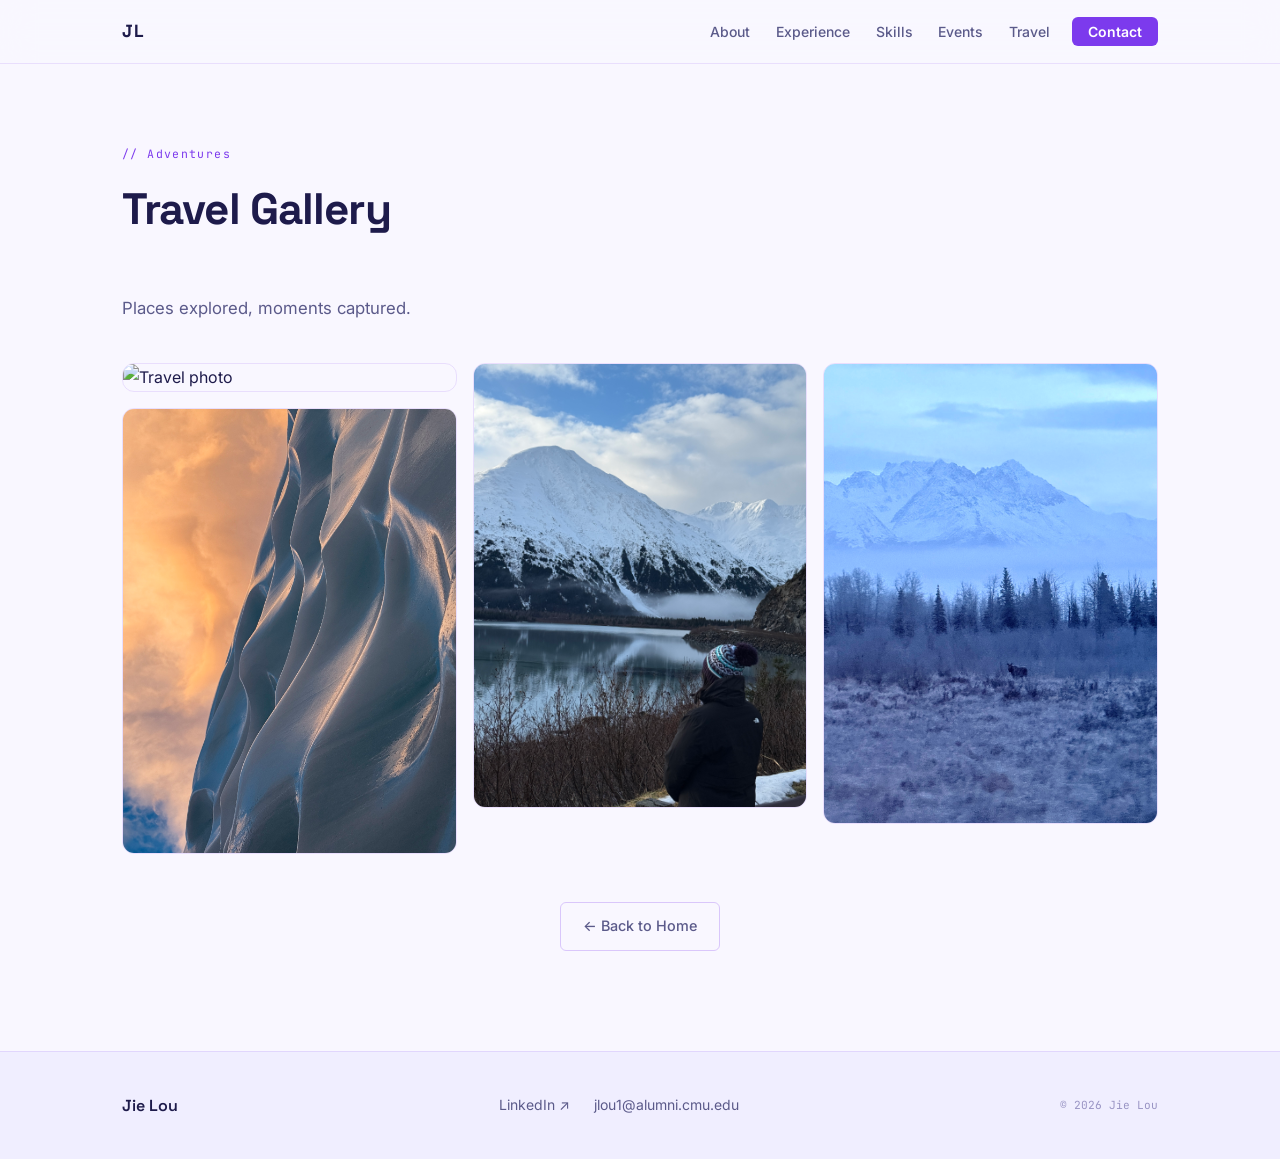
==== gallery.html @ b4c5852a "Initial commit — personal website Co-Authored-By: Claude Sonnet 4.6 <noreply@anthropic.com>" ====
<!DOCTYPE html>
<html lang="en">
<head>
  <meta charset="UTF-8">
  <meta name="viewport" content="width=device-width, initial-scale=1.0">
  <meta name="description" content="Travel Gallery — Jie Lou">
  <title>Travel Gallery — Jie Lou</title>

  <link rel="preconnect" href="https://fonts.googleapis.com">
  <link rel="preconnect" href="https://fonts.gstatic.com" crossorigin>
  <link href="https://fonts.googleapis.com/css2?family=Space+Grotesk:wght@300;400;500;600;700&family=Inter:wght@300;400;500;600&family=JetBrains+Mono:wght@400;500&display=swap" rel="stylesheet">
  <link rel="stylesheet" href="css/style.css">
</head>
<body>

  <!-- ═══ NAVIGATION ═══ -->
  <nav class="nav" id="nav">
    <div class="nav-inner">
      <a href="index.html" class="nav-logo">JL</a>
      <ul class="nav-links">
        <li><a href="index.html#about">About</a></li>
        <li><a href="index.html#experience">Experience</a></li>
        <li><a href="index.html#skills">Skills</a></li>
        <li><a href="index.html#events">Events</a></li>
        <li><a href="index.html#travel">Travel</a></li>
        <li><a href="mailto:jlou1@alumni.cmu.edu" class="nav-cta">Contact</a></li>
      </ul>
      <button class="nav-toggle" id="navToggle" aria-label="Toggle menu">
        <span></span><span></span><span></span>
      </button>
    </div>
  </nav>

  <!-- ═══ GALLERY ═══ -->
  <main class="gallery-page section">
    <div class="container">
      <div class="section-header reveal">
        <span class="section-label">// Adventures</span>
        <h1 class="section-title">Travel Gallery</h1>
      </div>
      <p class="section-desc reveal">Places explored, moments captured.</p>

      <div class="gallery-grid reveal">
        <div class="gallery-item">
          <img src="photos/travelling/DSC09786.jpg" alt="Travel photo" loading="lazy">
        </div>
        <div class="gallery-item">
          <img src="photos/travelling/IMG_9056.jpg" alt="Travel photo" loading="lazy">
        </div>
        <div class="gallery-item">
          <img src="photos/travelling/IMG_9424.JPG" alt="Travel photo" loading="lazy">
        </div>
        <div class="gallery-item">
          <img src="photos/travelling/IMG_9639.jpg" alt="Travel photo" loading="lazy">
        </div>
      </div>

      <!-- Add more photos above as you travel — just copy a .gallery-item block -->

      <div style="text-align:center; margin-top:3rem">
        <a href="index.html" class="btn btn-ghost">← Back to Home</a>
      </div>
    </div>
  </main>

  <!-- ═══ LIGHTBOX ═══ -->
  <div class="lightbox" id="lightbox">
    <button class="lightbox-close" id="lightboxClose" aria-label="Close">&#x2715;</button>
    <img id="lightboxImg" src="" alt="">
  </div>

  <!-- ═══ FOOTER ═══ -->
  <footer class="footer">
    <div class="container">
      <div class="footer-inner">
        <div class="footer-name">Jie Lou</div>
        <div class="footer-links">
          <a href="https://www.linkedin.com/in/jielou" target="_blank" rel="noopener">LinkedIn ↗</a>
          <a href="mailto:jlou1@alumni.cmu.edu">jlou1@alumni.cmu.edu</a>
        </div>
        <div class="footer-copy">&copy; 2026 Jie Lou</div>
      </div>
    </div>
  </footer>

  <script src="js/main.js"></script>
</body>
</html>
---- css/style.css ----
/* ============================================
   VARIABLES & RESET
   ============================================ */
:root {
  /* Backgrounds — lavender world */
  --bg-primary:   #F9F7FF;
  --bg-surface:   #F0EEFF;
  --bg-elevated:  #E8E0FF;
  --border:       rgba(124, 58, 237, 0.13);
  --border-accent:rgba(124, 58, 237, 0.28);

  /* Accents — violet primary, emerald secondary */
  --cyan:         #7C3AED;            /* primary accent  */
  --violet:       #059669;            /* secondary accent */
  --cyan-glow:    rgba(124, 58, 237, 0.1);
  --violet-glow:  rgba(5, 150, 105,  0.1);

  /* Text */
  --text-primary:   #1E1B4B;
  --text-secondary: #5B5A8A;
  --text-muted:     #9994C4;

  /* Status */
  --green:    #059669;
  --green-bg: rgba(5, 150, 105, 0.1);

  --font-display: 'Space Grotesk', sans-serif;
  --font-body:    'Inter', sans-serif;
  --font-mono:    'JetBrains Mono', monospace;

  --radius:    12px;
  --radius-sm: 6px;
  --transition: 0.22s ease;
  --nav-height: 64px;
}

*, *::before, *::after { box-sizing: border-box; margin: 0; padding: 0; }

html {
  scroll-behavior: smooth;
  scroll-padding-top: var(--nav-height);
}

body {
  background: var(--bg-primary);
  color: var(--text-primary);
  font-family: var(--font-body);
  font-size: 16px;
  line-height: 1.7;
  -webkit-font-smoothing: antialiased;
}

img { max-width: 100%; display: block; }
ul  { list-style: none; }

a {
  color: var(--cyan);
  text-decoration: none;
  transition: color var(--transition);
}
a:hover { color: #6D28D9; }

strong { font-weight: 600; color: var(--text-primary); }

/* ============================================
   LAYOUT
   ============================================ */
.container {
  max-width: 1100px;
  margin: 0 auto;
  padding: 0 2rem;
}

.section     { padding: 100px 0; }
.section-alt { background: var(--bg-surface); position: relative; }

.section-alt::before,
.section-alt::after {
  content: '';
  position: absolute;
  left: 0; right: 0;
  height: 1px;
  background: linear-gradient(90deg, transparent, var(--border-accent), transparent);
}
.section-alt::before { top: 0; }
.section-alt::after  { bottom: 0; }

/* ============================================
   TYPOGRAPHY COMPONENTS
   ============================================ */
.section-header { margin-bottom: 3rem; }

.section-label {
  font-family: var(--font-mono);
  font-size: 0.72rem;
  color: var(--cyan);
  letter-spacing: 0.12em;
  display: block;
  margin-bottom: 0.5rem;
}

.section-title {
  font-family: var(--font-display);
  font-size: clamp(2rem, 4vw, 2.75rem);
  font-weight: 700;
  letter-spacing: -0.02em;
  color: var(--text-primary);
}

.section-desc {
  color: var(--text-secondary);
  font-size: 1.05rem;
  max-width: 600px;
  margin-bottom: 2.5rem;
}

/* ============================================
   BUTTONS
   ============================================ */
.btn {
  display: inline-flex;
  align-items: center;
  gap: 0.5rem;
  padding: 0.7rem 1.4rem;
  border-radius: var(--radius-sm);
  font-family: var(--font-body);
  font-size: 0.9rem;
  font-weight: 500;
  cursor: pointer;
  transition: all var(--transition);
  text-decoration: none;
  border: none;
}

.btn-primary {
  background: var(--cyan);
  color: #FFFFFF;
  font-weight: 600;
}
.btn-primary:hover {
  background: #6D28D9;
  color: #FFFFFF;
  box-shadow: 0 0 24px rgba(124, 58, 237, 0.35);
  transform: translateY(-2px);
}

.btn-ghost {
  background: transparent;
  color: var(--text-secondary);
  border: 1px solid rgba(124, 58, 237, 0.25);
}
.btn-ghost:hover {
  border-color: var(--cyan);
  color: var(--cyan);
  transform: translateY(-2px);
  background: var(--cyan-glow);
}

/* ============================================
   BADGES
   ============================================ */
.badge {
  display: inline-flex;
  align-items: center;
  padding: 0.2rem 0.55rem;
  border-radius: 4px;
  font-family: var(--font-mono);
  font-size: 0.68rem;
  font-weight: 500;
  letter-spacing: 0.06em;
  text-transform: uppercase;
}
.badge-green  { background: var(--green-bg); color: #047857; border: 1px solid rgba(5,150,105,0.3); }
.badge-cyan   { background: var(--cyan-glow); color: #6D28D9; border: 1px solid rgba(124,58,237,0.3); }
.badge-violet { background: var(--violet-glow); color: #047857; border: 1px solid rgba(5,150,105,0.35); }

.badge-inline {
  display: inline-flex;
  padding: 0.12rem 0.4rem;
  border-radius: 3px;
  font-family: var(--font-mono);
  font-size: 0.62rem;
  background: var(--cyan-glow);
  color: var(--cyan);
  border: 1px solid rgba(124,58,237,0.2);
  vertical-align: middle;
  margin-left: 0.4rem;
}

/* ============================================
   NAVIGATION
   ============================================ */
.nav {
  position: fixed;
  top: 0; left: 0; right: 0;
  z-index: 100;
  height: var(--nav-height);
  background: rgba(249, 247, 255, 0.88);
  backdrop-filter: blur(16px);
  -webkit-backdrop-filter: blur(16px);
  border-bottom: 1px solid var(--border);
  transition: border-color var(--transition), box-shadow var(--transition);
}
.nav.scrolled {
  border-bottom-color: rgba(124, 58, 237, 0.22);
  box-shadow: 0 4px 20px rgba(124, 58, 237, 0.07);
}

.nav-inner {
  max-width: 1100px;
  margin: 0 auto;
  padding: 0 2rem;
  height: 100%;
  display: flex;
  align-items: center;
  justify-content: space-between;
}

.nav-logo {
  font-family: var(--font-display);
  font-size: 1.1rem;
  font-weight: 700;
  color: var(--text-primary);
  letter-spacing: 0.04em;
  text-decoration: none;
  display: inline-flex;
  align-items: center;
}
.nav-logo:hover { color: var(--cyan); }

.logo-full {
  display: inline-block;
  max-width: 120px;
  opacity: 1;
  overflow: hidden;
  white-space: nowrap;
  transition: max-width 0.35s ease, opacity 0.25s ease;
}
.logo-short {
  display: inline-block;
  max-width: 0;
  opacity: 0;
  overflow: hidden;
  white-space: nowrap;
  transition: max-width 0.35s ease, opacity 0.25s ease;
}
.nav.scrolled .logo-full  { max-width: 0;   opacity: 0; }
.nav.scrolled .logo-short { max-width: 30px; opacity: 1; }

.nav-links {
  display: flex;
  align-items: center;
  gap: 0.2rem;
}

.nav-links a {
  color: var(--text-secondary);
  font-size: 0.875rem;
  font-weight: 500;
  padding: 0.4rem 0.7rem;
  border-radius: var(--radius-sm);
  transition: all var(--transition);
  text-decoration: none;
  position: relative;
}
.nav-links a:not(.nav-cta):hover {
  color: var(--text-primary);
  background: rgba(124, 58, 237, 0.07);
}
.nav-links a::after {
  content: '';
  position: absolute;
  bottom: 2px; left: 50%;
  transform: translateX(-50%) scaleX(0);
  width: 16px; height: 1px;
  background: var(--cyan);
  transition: transform var(--transition);
}
.nav-links a:not(.nav-cta):hover::after { transform: translateX(-50%) scaleX(1); }

.nav-cta {
  background: var(--cyan) !important;
  color: #FFFFFF !important;
  font-weight: 600 !important;
  padding: 0.4rem 1rem !important;
  margin-left: 0.5rem;
}
.nav-cta:hover {
  background: #6D28D9 !important;
  box-shadow: 0 0 16px rgba(124, 58, 237, 0.3) !important;
  color: #FFFFFF !important;
}
.nav-cta::after { display: none !important; }

.nav-toggle {
  display: none;
  flex-direction: column;
  justify-content: center;
  gap: 5px;
  width: 32px; height: 32px;
  background: none;
  border: none;
  cursor: pointer;
  padding: 0;
}
.nav-toggle span {
  display: block;
  width: 100%; height: 2px;
  background: var(--text-secondary);
  border-radius: 2px;
  transition: all var(--transition);
}

/* ============================================
   HERO
   ============================================ */
.hero {
  min-height: 100vh;
  display: flex;
  flex-direction: column;
  justify-content: center;
  position: relative;
  overflow: hidden;
  padding-top: var(--nav-height);
}

.hero-bg {
  position: absolute;
  inset: 0;
  background-image:
    radial-gradient(ellipse 80% 50% at 15% 40%, rgba(124, 58, 237, 0.08) 0%, transparent 60%),
    radial-gradient(ellipse 60% 40% at 85% 65%, rgba(5, 150, 105, 0.06) 0%, transparent 55%),
    url("data:image/svg+xml,%3Csvg width='60' height='60' viewBox='0 0 60 60' xmlns='http://www.w3.org/2000/svg'%3E%3Ccircle cx='30' cy='30' r='1' fill='%237C3AED' fill-opacity='0.12'/%3E%3C/svg%3E");
  z-index: 0;
}

.hero-content {
  position: relative;
  z-index: 1;
  display: flex;
  align-items: center;
  justify-content: space-between;
  gap: 4rem;
  padding-top: 2rem;
  padding-bottom: 6rem;
}

.hero-text { flex: 1; max-width: 560px; }

.hero-label {
  font-family: var(--font-mono);
  font-size: 0.78rem;
  color: var(--cyan);
  letter-spacing: 0.12em;
  display: block;
  margin-bottom: 1rem;
}

.hero-name {
  font-family: var(--font-display);
  font-size: clamp(3.5rem, 8vw, 6rem);
  font-weight: 700;
  letter-spacing: -0.03em;
  line-height: 1;
  margin-bottom: 1.5rem;
  background: linear-gradient(135deg, #1E1B4B 0%, #7C3AED 100%);
  -webkit-background-clip: text;
  -webkit-text-fill-color: transparent;
  background-clip: text;
}

.hero-tagline {
  font-family: var(--font-display);
  font-size: clamp(1.4rem, 2.8vw, 2.1rem);
  font-weight: 600;
  color: var(--text-secondary);
  line-height: 1.35;
  margin-bottom: 1rem;
  letter-spacing: -0.01em;
}

.hero-sub {
  font-family: var(--font-mono);
  font-size: 0.85rem;
  color: var(--text-muted);
  margin-bottom: 2.5rem;
}

.hero-actions { display: flex; gap: 1rem; flex-wrap: wrap; }

.hero-photo { flex-shrink: 0; }

.hero-photo-ring {
  width: 280px;
  height: 280px;
  border-radius: 50%;
  padding: 3px;
  background: linear-gradient(135deg, #7C3AED, #059669);
  box-shadow: 0 0 50px rgba(124, 58, 237, 0.2), 0 0 100px rgba(5, 150, 105, 0.1);
}

.hero-avatar {
  width: 100%;
  height: 100%;
  border-radius: 50%;
  object-fit: cover;
  object-position: top;
  background: var(--bg-elevated);
}

.hero-scroll-hint {
  position: absolute;
  bottom: 2rem;
  left: 50%;
  transform: translateX(-50%);
  display: flex;
  flex-direction: column;
  align-items: center;
  gap: 0.5rem;
  z-index: 1;
}
.hero-scroll-hint span {
  font-family: var(--font-mono);
  font-size: 0.62rem;
  color: var(--text-muted);
  letter-spacing: 0.16em;
  text-transform: uppercase;
}
.scroll-line {
  width: 1px;
  height: 40px;
  background: linear-gradient(to bottom, var(--cyan), transparent);
  animation: scrollPulse 2s ease-in-out infinite;
}
@keyframes scrollPulse {
  0%, 100% { opacity: 0.3; }
  50%       { opacity: 1; }
}

/* ============================================
   ABOUT
   ============================================ */
.about-grid {
  display: grid;
  grid-template-columns: 1fr 320px;
  gap: 4rem;
  align-items: start;
}

.about-bio p {
  color: var(--text-secondary);
  margin-bottom: 1.25rem;
  font-size: 1.05rem;
  line-height: 1.8;
}
.about-bio p:last-child { margin-bottom: 0; }

.fact-card {
  background: var(--bg-elevated);
  border: 1px solid var(--border);
  border-radius: var(--radius);
  padding: 1.5rem;
}

.fact-row {
  display: flex;
  justify-content: space-between;
  align-items: baseline;
  gap: 1rem;
  padding: 0.6rem 0;
  border-bottom: 1px solid var(--border);
}
.fact-row:last-child { border-bottom: none; }

.fact-label {
  font-family: var(--font-mono);
  font-size: 0.68rem;
  color: var(--text-muted);
  letter-spacing: 0.08em;
  text-transform: uppercase;
  flex-shrink: 0;
}

.fact-value {
  font-size: 0.875rem;
  color: var(--text-primary);
  text-align: right;
}
.fact-value a { color: var(--cyan); }
.fact-value a:hover { color: #6D28D9; }

/* ============================================
   COMPANY LOGOS
   ============================================ */
.co-logo {
  font-family: var(--font-display);
  font-weight: 700;
  display: inline-flex;
  align-items: center;
  line-height: 1;
  flex-shrink: 0;
}
.co-nvidia {
  color: #76B900;
  font-weight: 800;
  letter-spacing: 0.05em;
}
.co-ea {
  background: #1c1c1c;
  color: #ffffff;
  font-weight: 900;
  padding: 0.18rem 0.44rem;
  border-radius: 5px;
  letter-spacing: 0.04em;
}
.co-actium {
  color: #0080B2;
  font-weight: 600;
}

/* Timeline company row */
.timeline-company {
  display: flex;
  align-items: center;
  gap: 0.5rem;
  margin-top: 0.2rem;
}
.timeline-company .co-logo { font-size: 0.82rem; }
.co-location {
  font-family: var(--font-mono);
  font-size: 0.72rem;
  color: var(--text-muted);
}
.co-location::before { content: '·'; margin-right: 0.4rem; }

/* Hero companies strip */
.hero-companies {
  display: flex;
  align-items: center;
  gap: 0.55rem;
  flex-wrap: wrap;
  margin-top: 1.75rem;
  padding-top: 1.5rem;
  border-top: 1px solid var(--border);
}
.hero-companies .co-logo { font-size: 0.92rem; }
.hc-label {
  font-family: var(--font-mono);
  font-size: 0.7rem;
  color: var(--text-muted);
  letter-spacing: 0.05em;
}
.hc-sep { color: var(--border-accent); font-size: 0.9rem; }

/* ============================================
   TIMELINE
   ============================================ */
.timeline {
  position: relative;
  padding-left: 2rem;
}
.timeline::before {
  content: '';
  position: absolute;
  left: 0; top: 8px; bottom: 8px;
  width: 1px;
  background: linear-gradient(to bottom, #7C3AED, #059669, transparent);
  opacity: 0.4;
}

.timeline-item { position: relative; margin-bottom: 2.5rem; }
.timeline-item:last-child { margin-bottom: 0; }

.timeline-marker {
  position: absolute;
  left: -2.375rem;
  top: 1.4rem;
}
.timeline-dot {
  width: 12px; height: 12px;
  border-radius: 50%;
  background: var(--bg-primary);
  border: 2px solid var(--text-muted);
}
.timeline-dot.current {
  background: var(--green);
  border-color: var(--green);
  box-shadow: 0 0 10px rgba(5, 150, 105, 0.45);
}

.timeline-card {
  background: var(--bg-elevated);
  border: 1px solid var(--border);
  border-radius: var(--radius);
  padding: 1.75rem;
  transition: border-color var(--transition), box-shadow var(--transition);
}
.timeline-card:hover {
  border-color: rgba(124, 58, 237, 0.3);
  box-shadow: 0 4px 24px rgba(124, 58, 237, 0.1);
}

.timeline-header {
  display: flex;
  justify-content: space-between;
  align-items: flex-start;
  gap: 1rem;
  margin-bottom: 1rem;
}

.timeline-role {
  font-family: var(--font-display);
  font-size: 1.05rem;
  font-weight: 600;
  color: var(--text-primary);
  margin-bottom: 0.25rem;
}

.timeline-meta {
  display: flex;
  flex-direction: column;
  align-items: flex-end;
  gap: 0.4rem;
  flex-shrink: 0;
}
.timeline-date {
  font-family: var(--font-mono);
  font-size: 0.7rem;
  color: var(--text-muted);
  white-space: nowrap;
}

.timeline-bullets { display: flex; flex-direction: column; gap: 0.5rem; }
.timeline-bullets li {
  font-size: 0.875rem;
  color: var(--text-secondary);
  padding-left: 1.25rem;
  position: relative;
  line-height: 1.65;
}
.timeline-bullets li::before {
  content: '→';
  position: absolute;
  left: 0;
  color: var(--cyan);
  font-size: 0.8rem;
  line-height: 1.65;
}

/* ============================================
   EDUCATION
   ============================================ */
.edu-grid {
  display: grid;
  grid-template-columns: 1fr 1fr;
  gap: 1.5rem;
}

.edu-card {
  background: var(--bg-elevated);
  border: 1px solid var(--border);
  border-left: 3px solid var(--cyan);
  border-radius: var(--radius);
  padding: 1.5rem;
  transition: all var(--transition);
}
.edu-card:hover {
  border-left-color: var(--violet);
  box-shadow: 0 4px 20px rgba(124, 58, 237, 0.1);
}

.edu-school {
  font-family: var(--font-display);
  font-size: 1.05rem;
  font-weight: 600;
  color: var(--text-primary);
  margin-bottom: 0.4rem;
}
.edu-degree {
  font-size: 0.875rem;
  color: var(--text-secondary);
  margin-bottom: 0.5rem;
  line-height: 1.5;
}
.edu-meta {
  font-family: var(--font-mono);
  font-size: 0.7rem;
  color: var(--text-muted);
}

/* ============================================
   SKILLS
   ============================================ */
.skills-grid {
  display: grid;
  grid-template-columns: 1fr 1fr;
  gap: 2.5rem;
}

.skill-group-title {
  font-family: var(--font-mono);
  font-size: 0.7rem;
  color: var(--cyan);
  letter-spacing: 0.12em;
  text-transform: uppercase;
  margin-bottom: 0.875rem;
}

.skill-tags { display: flex; flex-wrap: wrap; gap: 0.5rem; }

.tag {
  font-family: var(--font-mono);
  font-size: 0.75rem;
  color: var(--text-secondary);
  background: var(--bg-primary);
  border: 1px solid var(--border);
  border-radius: var(--radius-sm);
  padding: 0.3rem 0.7rem;
  transition: all var(--transition);
  cursor: default;
}
.tag:hover {
  border-color: rgba(124, 58, 237, 0.35);
  color: var(--text-primary);
  background: var(--cyan-glow);
  box-shadow: 0 0 10px rgba(124, 58, 237, 0.08);
}

/* ============================================
   EVENTS
   ============================================ */
.events-intro { margin-bottom: 2.5rem; }
.events-intro p { color: var(--text-secondary); font-size: 1.05rem; max-width: 680px; }

.events-list { display: flex; flex-direction: column; gap: 1.5rem; }

.event-row {
  display: grid;
  grid-template-columns: 260px 1fr;
  gap: 1.5rem;
  align-items: start;
}

.event-photo {
  width: 100%;
  height: 175px;
  border-radius: var(--radius);
  object-fit: cover;
  border: 1px solid var(--border);
  transition: border-color var(--transition);
}
.event-photo:hover { border-color: rgba(124, 58, 237, 0.3); }

.event-card {
  display: block;
  background: var(--bg-primary);
  border: 1px solid var(--border);
  border-radius: var(--radius);
  padding: 1.5rem;
  text-decoration: none;
  transition: all var(--transition);
  color: inherit;
}
.event-card:hover {
  border-color: rgba(124, 58, 237, 0.3);
  box-shadow: 0 4px 28px rgba(124, 58, 237, 0.1);
  transform: translateY(-2px);
  color: inherit;
}

.event-card-top {
  display: flex;
  align-items: center;
  justify-content: space-between;
  margin-bottom: 0.75rem;
}
.event-conf {
  font-family: var(--font-mono);
  font-size: 0.7rem;
  color: var(--text-muted);
}

.event-title {
  font-family: var(--font-display);
  font-size: 0.95rem;
  font-weight: 600;
  color: var(--text-primary);
  line-height: 1.45;
  margin-bottom: 0.6rem;
}
.event-desc {
  font-size: 0.85rem;
  color: var(--text-secondary);
  line-height: 1.65;
  margin-bottom: 0.75rem;
}
.event-link {
  font-family: var(--font-mono);
  font-size: 0.7rem;
  color: var(--cyan);
  letter-spacing: 0.04em;
}

/* ============================================
   TRAVEL
   ============================================ */
.travel-grid {
  display: grid;
  grid-template-columns: repeat(4, 1fr);
  gap: 1rem;
  margin-bottom: 2.5rem;
}

.travel-photo {
  width: 100%;
  height: 220px;
  object-fit: cover;
  border-radius: var(--radius);
  border: 1px solid var(--border);
  transition: all var(--transition);
}
.travel-photo:hover {
  border-color: rgba(124, 58, 237, 0.3);
  transform: scale(1.02);
  box-shadow: 0 8px 32px rgba(124, 58, 237, 0.15);
}

.travel-cta { display: flex; justify-content: center; }

/* ============================================
   GALLERY PAGE
   ============================================ */
.gallery-page { padding-top: calc(var(--nav-height) + 80px); }

.gallery-grid {
  columns: 3;
  column-gap: 1rem;
}

.gallery-item {
  break-inside: avoid;
  margin-bottom: 1rem;
  border-radius: var(--radius);
  overflow: hidden;
  border: 1px solid var(--border);
  cursor: pointer;
  transition: all var(--transition);
}
.gallery-item:hover {
  border-color: rgba(124, 58, 237, 0.3);
  box-shadow: 0 8px 32px rgba(124, 58, 237, 0.15);
  transform: scale(1.01);
}
.gallery-item img { width: 100%; display: block; }

/* Lightbox */
.lightbox {
  display: none;
  position: fixed;
  inset: 0;
  z-index: 200;
  background: rgba(30, 27, 75, 0.92);
  backdrop-filter: blur(8px);
  align-items: center;
  justify-content: center;
  padding: 2rem;
}
.lightbox.open { display: flex; }
.lightbox img {
  max-width: 90vw;
  max-height: 88vh;
  border-radius: var(--radius);
  border: 1px solid var(--border);
  box-shadow: 0 0 60px rgba(0,0,0,0.4);
  object-fit: contain;
}
.lightbox-close {
  position: absolute;
  top: 1.5rem; right: 1.5rem;
  width: 40px; height: 40px;
  border-radius: 50%;
  background: var(--bg-elevated);
  border: 1px solid var(--border);
  color: var(--text-secondary);
  font-size: 1.2rem;
  cursor: pointer;
  display: flex;
  align-items: center;
  justify-content: center;
  transition: all var(--transition);
}
.lightbox-close:hover { border-color: var(--cyan); color: var(--cyan); }

/* ============================================
   FOOTER
   ============================================ */
.footer {
  background: var(--bg-surface);
  border-top: 1px solid var(--border);
  padding: 2.5rem 0;
}
.footer-inner {
  display: flex;
  align-items: center;
  justify-content: space-between;
  gap: 1rem;
  flex-wrap: wrap;
}
.footer-name {
  font-family: var(--font-display);
  font-weight: 600;
  color: var(--text-primary);
}
.footer-links { display: flex; gap: 1.5rem; }
.footer-links a {
  color: var(--text-secondary);
  font-size: 0.875rem;
}
.footer-links a:hover { color: var(--cyan); }
.footer-copy {
  font-family: var(--font-mono);
  font-size: 0.7rem;
  color: var(--text-muted);
}

/* ============================================
   ANIMATIONS
   ============================================ */
.fade-up {
  opacity: 0;
  transform: translateY(24px);
  animation: fadeUp 0.7s ease forwards;
}
@keyframes fadeUp {
  to { opacity: 1; transform: translateY(0); }
}

.reveal {
  opacity: 0;
  transform: translateY(20px);
  transition: opacity 0.6s ease, transform 0.6s ease;
}
.reveal.visible { opacity: 1; transform: translateY(0); }

/* ============================================
   RESPONSIVE
   ============================================ */
@media (max-width: 960px) {
  .hero-content {
    flex-direction: column-reverse;
    gap: 2rem;
    padding-bottom: 5rem;
    text-align: center;
  }
  .hero-actions { justify-content: center; }
  .hero-photo-ring { width: 200px; height: 200px; }

  .about-grid     { grid-template-columns: 1fr; gap: 2.5rem; }
  .edu-grid       { grid-template-columns: 1fr; }
  .skills-grid    { grid-template-columns: 1fr; gap: 2rem; }
  .event-row      { grid-template-columns: 1fr; }
  .travel-grid    { grid-template-columns: repeat(2, 1fr); }
  .gallery-grid   { columns: 2; }
}

@media (max-width: 640px) {
  .section { padding: 70px 0; }

  .nav-links {
    display: none;
    position: fixed;
    top: var(--nav-height);
    left: 0; right: 0;
    background: rgba(249, 247, 255, 0.97);
    backdrop-filter: blur(16px);
    flex-direction: column;
    padding: 1rem;
    border-bottom: 1px solid var(--border);
    gap: 0;
  }
  .nav-links.open   { display: flex; }
  .nav-links a      { width: 100%; text-align: center; padding: 0.8rem 1rem; }
  .nav-toggle       { display: flex; }

  .timeline { padding-left: 1.5rem; }
  .timeline-header  { flex-direction: column; gap: 0.5rem; }
  .timeline-meta    { flex-direction: row; align-items: center; gap: 0.75rem; }

  .travel-grid    { grid-template-columns: 1fr 1fr; }
  .gallery-grid   { columns: 1; }
  .event-photo    { height: 220px; }

  .footer-inner {
    flex-direction: column;
    text-align: center;
  }
}
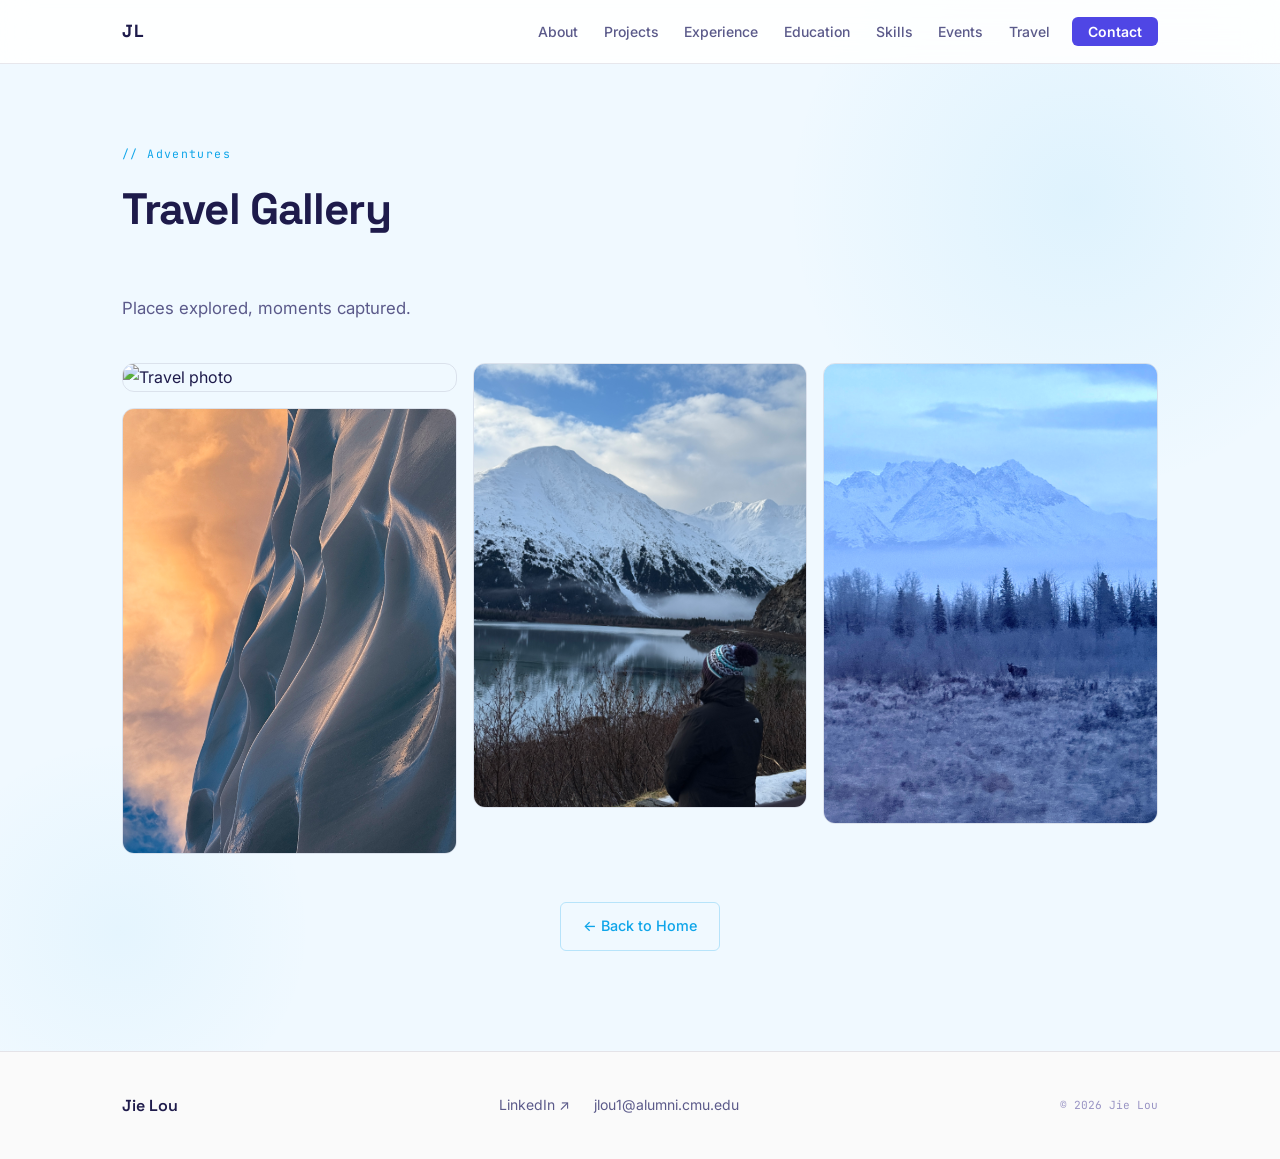
==== commit fc1765ea: "v2" ====
--- a/gallery.html
+++ b/gallery.html
@@ -19,7 +19,9 @@
       <a href="index.html" class="nav-logo">JL</a>
       <ul class="nav-links">
         <li><a href="index.html#about">About</a></li>
+        <li><a href="index.html#projects">Projects</a></li>
         <li><a href="index.html#experience">Experience</a></li>
+        <li><a href="index.html#education">Education</a></li>
         <li><a href="index.html#skills">Skills</a></li>
         <li><a href="index.html#events">Events</a></li>
         <li><a href="index.html#travel">Travel</a></li>
@@ -32,7 +34,7 @@
   </nav>
 
   <!-- ═══ GALLERY ═══ -->
-  <main class="gallery-page section">
+  <main class="gallery-page section" data-theme="sky">
     <div class="container">
       <div class="section-header reveal">
         <span class="section-label">// Adventures</span>
--- a/css/style.css
+++ b/css/style.css
@@ -2,12 +2,12 @@
    VARIABLES & RESET
    ============================================ */
 :root {
-  /* Backgrounds — lavender world */
-  --bg-primary:   #F9F7FF;
-  --bg-surface:   #F0EEFF;
-  --bg-elevated:  #E8E0FF;
-  --border:       rgba(124, 58, 237, 0.13);
-  --border-accent:rgba(124, 58, 237, 0.28);
+  /* Backgrounds — clean, neutral base */
+  --bg-primary:   #FFFFFF;
+  --bg-surface:   #FAFAFA;
+  --bg-elevated:  #FFFFFF;
+  --border:       rgba(30, 27, 75, 0.10);
+  --border-accent:rgba(30, 27, 75, 0.20);
 
   /* Accents — violet primary, emerald secondary */
   --cyan:         #7C3AED;            /* primary accent  */
@@ -32,7 +32,23 @@
   --radius-sm: 6px;
   --transition: 0.22s ease;
   --nav-height: 64px;
-}
+
+  /* Section theme defaults */
+  --section-accent: var(--cyan);
+  --section-glow:   var(--cyan-glow);
+}
+
+/* Section color themes — each section gets its own full background */
+[data-theme="slate"]   { --section-accent: #1E1B4B; --section-bg: #FFFFFF;       --section-glow: rgba(30, 27, 75, 0.10); }
+[data-theme="violet"]  { --section-accent: #7C3AED; --section-bg: #FFFFFF;       --section-glow: rgba(124, 58, 237, 0.12); }
+[data-theme="amber"]   { --section-accent: #D97706; --section-bg: #FFFBEB;       --section-glow: rgba(217, 119, 6,  0.14); }
+[data-theme="teal"]    { --section-accent: #0891B2; --section-bg: #ECFEFF;       --section-glow: rgba(8, 145, 178,  0.14); }
+[data-theme="indigo"]  { --section-accent: #4F46E5; --section-bg: #EEF2FF;       --section-glow: rgba(79, 70, 229,  0.14); }
+[data-theme="peach"]   { --section-accent: #C2410C; --section-bg: #FFF7ED;       --section-glow: rgba(194, 65, 12,  0.12); }
+[data-theme="rose"]    { --section-accent: #E11D48; --section-bg: #FFF1F2;       --section-glow: rgba(225, 29, 72,  0.14); }
+[data-theme="emerald"] { --section-accent: #059669; --section-bg: #ECFDF5;       --section-glow: rgba(5, 150, 105,  0.14); }
+[data-theme="fuchsia"] { --section-accent: #C026D3; --section-bg: #FDF4FF;       --section-glow: rgba(192, 38, 211, 0.14); }
+[data-theme="sky"]     { --section-accent: #0EA5E9; --section-bg: #F0F9FF;       --section-glow: rgba(14, 165, 233, 0.14); }
 
 *, *::before, *::after { box-sizing: border-box; margin: 0; padding: 0; }
 
@@ -60,6 +76,15 @@
 }
 a:hover { color: #6D28D9; }
 
+.section a,
+[data-theme] a {
+  color: var(--section-accent);
+}
+.section a:hover,
+[data-theme] a:hover {
+  filter: brightness(0.85);
+}
+
 strong { font-weight: 600; color: var(--text-primary); }
 
 /* ============================================
@@ -71,19 +96,49 @@
   padding: 0 2rem;
 }
 
-.section     { padding: 100px 0; }
-.section-alt { background: var(--bg-surface); position: relative; }
-
-.section-alt::before,
-.section-alt::after {
+.section {
+  padding: 100px 0;
+  position: relative;
+  overflow: hidden;
+  background: var(--section-bg);
+}
+.section > .container { position: relative; z-index: 1; }
+
+.section::before {
   content: '';
   position: absolute;
-  left: 0; right: 0;
-  height: 1px;
-  background: linear-gradient(90deg, transparent, var(--border-accent), transparent);
-}
-.section-alt::before { top: 0; }
-.section-alt::after  { bottom: 0; }
+  width: clamp(320px, 50vw, 700px);
+  height: clamp(320px, 50vw, 700px);
+  border-radius: 50%;
+  background: radial-gradient(circle at center, var(--section-glow) 0%, transparent 65%);
+  top: -120px;
+  right: -120px;
+  pointer-events: none;
+  z-index: 0;
+  opacity: 0.55;
+}
+
+.section::after {
+  content: '';
+  position: absolute;
+  width: clamp(220px, 35vw, 420px);
+  height: clamp(220px, 35vw, 420px);
+  border-radius: 50%;
+  background: radial-gradient(circle at center, var(--section-glow) 0%, transparent 65%);
+  bottom: -90px;
+  left: -90px;
+  pointer-events: none;
+  z-index: 0;
+  opacity: 0.35;
+}
+
+.section-alt {
+  background: var(--section-bg);
+  position: relative;
+  border-top: 1px solid;
+  border-bottom: 1px solid;
+  border-image: linear-gradient(90deg, transparent, var(--border-accent), transparent) 1;
+}
 
 /* ============================================
    TYPOGRAPHY COMPONENTS
@@ -93,7 +148,7 @@
 .section-label {
   font-family: var(--font-mono);
   font-size: 0.72rem;
-  color: var(--cyan);
+  color: var(--section-accent);
   letter-spacing: 0.12em;
   display: block;
   margin-bottom: 0.5rem;
@@ -133,14 +188,14 @@
 }
 
 .btn-primary {
-  background: var(--cyan);
+  background: var(--text-primary);
   color: #FFFFFF;
   font-weight: 600;
 }
 .btn-primary:hover {
-  background: #6D28D9;
-  color: #FFFFFF;
-  box-shadow: 0 0 24px rgba(124, 58, 237, 0.35);
+  background: #FFFFFF;
+  color: var(--text-primary);
+  box-shadow: 0 4px 20px rgba(30, 27, 75, 0.15);
   transform: translateY(-2px);
 }
 
@@ -149,11 +204,21 @@
   color: var(--text-secondary);
   border: 1px solid rgba(124, 58, 237, 0.25);
 }
+.section .btn-ghost,
+[data-theme] .btn-ghost {
+  border-color: color-mix(in srgb, var(--section-accent) 25%, transparent);
+}
 .btn-ghost:hover {
-  border-color: var(--cyan);
-  color: var(--cyan);
+  border-color: var(--section-accent);
+  color: var(--section-accent);
   transform: translateY(-2px);
-  background: var(--cyan-glow);
+  background: var(--section-glow);
+}
+
+.btn-icon {
+  width: 18px;
+  height: 18px;
+  flex-shrink: 0;
 }
 
 /* ============================================
@@ -173,6 +238,17 @@
 .badge-green  { background: var(--green-bg); color: #047857; border: 1px solid rgba(5,150,105,0.3); }
 .badge-cyan   { background: var(--cyan-glow); color: #6D28D9; border: 1px solid rgba(124,58,237,0.3); }
 .badge-violet { background: var(--violet-glow); color: #047857; border: 1px solid rgba(5,150,105,0.35); }
+
+.section .badge-cyan {
+  background: var(--section-glow);
+  color: var(--section-accent);
+  border-color: color-mix(in srgb, var(--section-accent) 30%, transparent);
+}
+.section .badge-violet {
+  background: var(--section-glow);
+  color: var(--section-accent);
+  border-color: color-mix(in srgb, var(--section-accent) 35%, transparent);
+}
 
 .badge-inline {
   display: inline-flex;
@@ -195,15 +271,15 @@
   top: 0; left: 0; right: 0;
   z-index: 100;
   height: var(--nav-height);
-  background: rgba(249, 247, 255, 0.88);
+  background: rgba(255, 255, 255, 0.88);
   backdrop-filter: blur(16px);
   -webkit-backdrop-filter: blur(16px);
   border-bottom: 1px solid var(--border);
   transition: border-color var(--transition), box-shadow var(--transition);
 }
 .nav.scrolled {
-  border-bottom-color: rgba(124, 58, 237, 0.22);
-  box-shadow: 0 4px 20px rgba(124, 58, 237, 0.07);
+  border-bottom-color: rgba(30, 27, 75, 0.12);
+  box-shadow: 0 4px 20px rgba(30, 27, 75, 0.06);
 }
 
 .nav-inner {
@@ -279,15 +355,15 @@
 .nav-links a:not(.nav-cta):hover::after { transform: translateX(-50%) scaleX(1); }
 
 .nav-cta {
-  background: var(--cyan) !important;
+  background: #4F46E5 !important;
   color: #FFFFFF !important;
   font-weight: 600 !important;
   padding: 0.4rem 1rem !important;
   margin-left: 0.5rem;
 }
 .nav-cta:hover {
-  background: #6D28D9 !important;
-  box-shadow: 0 0 16px rgba(124, 58, 237, 0.3) !important;
+  background: #3730A3 !important;
+  box-shadow: 0 4px 16px rgba(79, 70, 229, 0.25) !important;
   color: #FFFFFF !important;
 }
 .nav-cta::after { display: none !important; }
@@ -327,10 +403,7 @@
 .hero-bg {
   position: absolute;
   inset: 0;
-  background-image:
-    radial-gradient(ellipse 80% 50% at 15% 40%, rgba(124, 58, 237, 0.08) 0%, transparent 60%),
-    radial-gradient(ellipse 60% 40% at 85% 65%, rgba(5, 150, 105, 0.06) 0%, transparent 55%),
-    url("data:image/svg+xml,%3Csvg width='60' height='60' viewBox='0 0 60 60' xmlns='http://www.w3.org/2000/svg'%3E%3Ccircle cx='30' cy='30' r='1' fill='%237C3AED' fill-opacity='0.12'/%3E%3C/svg%3E");
+  background: #FFFFFF;
   z-index: 0;
 }
 
@@ -350,7 +423,7 @@
 .hero-label {
   font-family: var(--font-mono);
   font-size: 0.78rem;
-  color: var(--cyan);
+  color: var(--section-accent);
   letter-spacing: 0.12em;
   display: block;
   margin-bottom: 1rem;
@@ -363,7 +436,7 @@
   letter-spacing: -0.03em;
   line-height: 1;
   margin-bottom: 1.5rem;
-  background: linear-gradient(135deg, #1E1B4B 0%, #7C3AED 100%);
+  background: linear-gradient(135deg, #1E1B4B 0%, #4338CA 100%);
   -webkit-background-clip: text;
   -webkit-text-fill-color: transparent;
   background-clip: text;
@@ -387,6 +460,17 @@
 }
 
 .hero-actions { display: flex; gap: 1rem; flex-wrap: wrap; }
+
+.hero .btn-primary {
+  background: #4F46E5;
+  border-color: #4F46E5;
+  color: #FFFFFF;
+}
+.hero .btn-primary:hover {
+  background: #3730A3;
+  color: #FFFFFF;
+  box-shadow: 0 4px 20px rgba(79, 70, 229, 0.25);
+}
 
 .hero-photo { flex-shrink: 0; }
 
@@ -429,7 +513,7 @@
 .scroll-line {
   width: 1px;
   height: 40px;
-  background: linear-gradient(to bottom, var(--cyan), transparent);
+  background: linear-gradient(to bottom, var(--section-accent), transparent);
   animation: scrollPulse 2s ease-in-out infinite;
 }
 @keyframes scrollPulse {
@@ -486,8 +570,8 @@
   color: var(--text-primary);
   text-align: right;
 }
-.fact-value a { color: var(--cyan); }
-.fact-value a:hover { color: #6D28D9; }
+.fact-value a { color: var(--section-accent); }
+.fact-value a:hover { filter: brightness(0.85); }
 
 /* ============================================
    COMPANY LOGOS
@@ -564,8 +648,8 @@
   position: absolute;
   left: 0; top: 8px; bottom: 8px;
   width: 1px;
-  background: linear-gradient(to bottom, #7C3AED, #059669, transparent);
-  opacity: 0.4;
+  background: linear-gradient(to bottom, var(--section-accent), color-mix(in srgb, var(--section-accent) 30%, transparent), transparent);
+  opacity: 0.55;
 }
 
 .timeline-item { position: relative; margin-bottom: 2.5rem; }
@@ -583,21 +667,36 @@
   border: 2px solid var(--text-muted);
 }
 .timeline-dot.current {
-  background: var(--green);
-  border-color: var(--green);
-  box-shadow: 0 0 10px rgba(5, 150, 105, 0.45);
+  background: var(--section-accent);
+  border-color: var(--section-accent);
+  box-shadow: 0 0 12px color-mix(in srgb, var(--section-accent) 45%, transparent);
+  animation: pulseDot 2.2s ease-in-out infinite;
+}
+
+@keyframes pulseDot {
+  0%, 100% { box-shadow: 0 0 12px color-mix(in srgb, var(--section-accent) 45%, transparent); }
+  50%      { box-shadow: 0 0 20px color-mix(in srgb, var(--section-accent) 65%, transparent); }
 }
 
 .timeline-card {
   background: var(--bg-elevated);
-  border: 1px solid var(--border);
+  border: 1px solid color-mix(in srgb, var(--section-accent) 15%, rgba(30, 27, 75, 0.08));
   border-radius: var(--radius);
   padding: 1.75rem;
   transition: border-color var(--transition), box-shadow var(--transition);
 }
 .timeline-card:hover {
-  border-color: rgba(124, 58, 237, 0.3);
-  box-shadow: 0 4px 24px rgba(124, 58, 237, 0.1);
+  border-color: color-mix(in srgb, var(--section-accent) 30%, transparent);
+  box-shadow: 0 4px 24px var(--section-glow);
+}
+
+.timeline-card.current {
+  border-left: 4px solid var(--section-accent);
+  background: linear-gradient(135deg, var(--bg-elevated) 0%, color-mix(in srgb, var(--section-accent) 8%, var(--bg-elevated)) 100%);
+  box-shadow: 0 8px 32px var(--section-glow), inset 4px 0 0 var(--section-accent);
+}
+.timeline-card.current:hover {
+  box-shadow: 0 12px 40px color-mix(in srgb, var(--section-accent) 18%, transparent), inset 4px 0 0 var(--section-accent);
 }
 
 .timeline-header {
@@ -642,7 +741,7 @@
   content: '→';
   position: absolute;
   left: 0;
-  color: var(--cyan);
+  color: var(--section-accent);
   font-size: 0.8rem;
   line-height: 1.65;
 }
@@ -658,15 +757,34 @@
 
 .edu-card {
   background: var(--bg-elevated);
-  border: 1px solid var(--border);
-  border-left: 3px solid var(--cyan);
+  border: 1px solid color-mix(in srgb, var(--section-accent) 15%, rgba(30, 27, 75, 0.08));
+  border-left: 3px solid var(--section-accent);
   border-radius: var(--radius);
   padding: 1.5rem;
   transition: all var(--transition);
 }
 .edu-card:hover {
-  border-left-color: var(--violet);
-  box-shadow: 0 4px 20px rgba(124, 58, 237, 0.1);
+  border-left-color: var(--section-accent);
+  box-shadow: 0 4px 24px var(--section-glow);
+  transform: translateY(-2px);
+}
+
+.edu-card-header {
+  display: flex;
+  align-items: center;
+  gap: 0.875rem;
+  margin-bottom: 0.75rem;
+}
+
+.edu-logo {
+  width: 42px;
+  height: 42px;
+  border-radius: 10px;
+  box-shadow: 0 4px 12px rgba(0,0,0,0.08);
+  flex-shrink: 0;
+}
+.edu-logo text {
+  font-family: var(--font-display);
 }
 
 .edu-school {
@@ -674,7 +792,6 @@
   font-size: 1.05rem;
   font-weight: 600;
   color: var(--text-primary);
-  margin-bottom: 0.4rem;
 }
 .edu-degree {
   font-size: 0.875rem;
@@ -694,20 +811,108 @@
 .skills-grid {
   display: grid;
   grid-template-columns: 1fr 1fr;
-  gap: 2.5rem;
-}
-
-.skill-group-title {
-  font-family: var(--font-mono);
-  font-size: 0.7rem;
-  color: var(--cyan);
-  letter-spacing: 0.12em;
-  text-transform: uppercase;
-  margin-bottom: 0.875rem;
-}
-
-.skill-tags { display: flex; flex-wrap: wrap; gap: 0.5rem; }
-
+  gap: 3.5rem 2rem;
+}
+
+.skill-card {
+  position: relative;
+  display: flex;
+  flex-direction: column;
+  justify-content: space-between;
+  background: var(--bg-elevated);
+  border: 1px solid color-mix(in srgb, var(--section-accent) 15%, rgba(30, 27, 75, 0.08));
+  border-radius: var(--radius);
+  padding: 1.75rem;
+  overflow: visible;
+  transition: all var(--transition);
+}
+.skill-card::before {
+  content: '';
+  position: absolute;
+  inset: -1px;
+  border-radius: var(--radius);
+  padding: 1px;
+  background: linear-gradient(135deg, var(--section-accent), transparent 60%);
+  -webkit-mask: linear-gradient(#fff 0 0) content-box, linear-gradient(#fff 0 0);
+  -webkit-mask-composite: xor;
+  mask-composite: exclude;
+  opacity: 0.35;
+  pointer-events: none;
+  transition: opacity var(--transition);
+}
+.skill-card:hover {
+  transform: translateY(-6px) scale(1.01);
+  box-shadow: 0 16px 48px var(--section-glow);
+  border-color: color-mix(in srgb, var(--section-accent) 25%, transparent);
+  z-index: 5;
+}
+.skill-card:hover::before {
+  opacity: 0.7;
+}
+
+.skill-card-core {
+  position: relative;
+  z-index: 1;
+}
+
+.skill-icon {
+  font-size: 2rem;
+  line-height: 1;
+  margin-bottom: 1rem;
+  filter: grayscale(0.15);
+}
+
+.skill-card-title {
+  font-family: var(--font-display);
+  font-size: 1.25rem;
+  font-weight: 600;
+  color: var(--text-primary);
+  margin-bottom: 0.5rem;
+  line-height: 1.25;
+}
+
+.skill-card-desc {
+  font-size: 0.85rem;
+  color: var(--text-secondary);
+  line-height: 1.55;
+  max-width: 260px;
+}
+
+.skill-cloud {
+  position: relative;
+  z-index: 2;
+  display: flex;
+  flex-wrap: wrap;
+  gap: 0.45rem;
+  margin: 0 -0.5rem -0.5rem;
+  padding-top: 1.5rem;
+}
+
+.skill-tag {
+  font-family: var(--font-mono);
+  font-size: 0.72rem;
+  color: var(--text-secondary);
+  background: var(--bg-primary);
+  border: 1px solid var(--border);
+  border-radius: 999px;
+  padding: 0.28rem 0.7rem;
+  transition: all 0.25s ease;
+  cursor: default;
+  white-space: nowrap;
+}
+.skill-tag:nth-child(odd)  { transform: translateY(-1px) rotate(-1deg); }
+.skill-tag:nth-child(even) { transform: translateY(1px) rotate(1deg); }
+
+.skill-card:hover .skill-tag {
+  border-color: color-mix(in srgb, var(--section-accent) 30%, transparent);
+  background: color-mix(in srgb, var(--section-accent) 8%, var(--bg-primary));
+  color: var(--text-primary);
+}
+.skill-card:hover .skill-tag:nth-child(3n+1) { transform: translate(-3px, -4px) rotate(-2deg); }
+.skill-card:hover .skill-tag:nth-child(3n+2) { transform: translate(2px, -4px) rotate(2deg); }
+.skill-card:hover .skill-tag:nth-child(3n+3) { transform: translate(4px, 2px) rotate(-1deg); }
+
+/* Legacy tag used inside other sections */
 .tag {
   font-family: var(--font-mono);
   font-size: 0.75rem;
@@ -720,10 +925,78 @@
   cursor: default;
 }
 .tag:hover {
-  border-color: rgba(124, 58, 237, 0.35);
-  color: var(--text-primary);
-  background: var(--cyan-glow);
-  box-shadow: 0 0 10px rgba(124, 58, 237, 0.08);
+  border-color: color-mix(in srgb, var(--section-accent) 35%, transparent);
+  color: var(--text-primary);
+  background: var(--section-glow);
+  box-shadow: 0 0 10px var(--section-glow);
+}
+
+/* ============================================
+   PROJECTS
+   ============================================ */
+.projects-intro { margin-bottom: 2.5rem; }
+.projects-intro p { color: var(--text-secondary); font-size: 1.05rem; max-width: 680px; }
+
+.projects-grid {
+  display: grid;
+  grid-template-columns: repeat(3, 1fr);
+  gap: 1.5rem;
+}
+
+.project-card {
+  display: flex;
+  flex-direction: column;
+  background: var(--bg-elevated);
+  border: 1px solid color-mix(in srgb, var(--section-accent) 15%, rgba(30, 27, 75, 0.08));
+  border-radius: var(--radius);
+  padding: 1.5rem;
+  text-decoration: none;
+  color: inherit;
+  transition: all var(--transition);
+  height: 100%;
+}
+.project-card:hover {
+  border-color: color-mix(in srgb, var(--section-accent) 30%, transparent);
+  box-shadow: 0 4px 28px var(--section-glow);
+  transform: translateY(-4px);
+  color: inherit;
+}
+
+.project-card-top {
+  display: flex;
+  align-items: center;
+  justify-content: space-between;
+  margin-bottom: 0.75rem;
+}
+
+.project-title {
+  font-family: var(--font-display);
+  font-size: 1.05rem;
+  font-weight: 600;
+  color: var(--text-primary);
+}
+
+.project-arrow {
+  font-size: 0.9rem;
+  color: var(--section-accent);
+  transition: transform var(--transition);
+}
+.project-card:hover .project-arrow {
+  transform: translate(2px, -2px);
+}
+
+.project-desc {
+  font-size: 0.875rem;
+  color: var(--text-secondary);
+  line-height: 1.65;
+  margin-bottom: 1.25rem;
+  flex-grow: 1;
+}
+
+.project-tags {
+  display: flex;
+  flex-wrap: wrap;
+  gap: 0.5rem;
 }
 
 /* ============================================
@@ -749,12 +1022,12 @@
   border: 1px solid var(--border);
   transition: border-color var(--transition);
 }
-.event-photo:hover { border-color: rgba(124, 58, 237, 0.3); }
+.event-photo:hover { border-color: color-mix(in srgb, var(--section-accent) 30%, transparent); }
 
 .event-card {
   display: block;
   background: var(--bg-primary);
-  border: 1px solid var(--border);
+  border: 1px solid color-mix(in srgb, var(--section-accent) 15%, rgba(30, 27, 75, 0.08));
   border-radius: var(--radius);
   padding: 1.5rem;
   text-decoration: none;
@@ -762,9 +1035,9 @@
   color: inherit;
 }
 .event-card:hover {
-  border-color: rgba(124, 58, 237, 0.3);
-  box-shadow: 0 4px 28px rgba(124, 58, 237, 0.1);
-  transform: translateY(-2px);
+  border-color: color-mix(in srgb, var(--section-accent) 30%, transparent);
+  box-shadow: 0 4px 28px var(--section-glow);
+  transform: translateY(-4px);
   color: inherit;
 }
 
@@ -797,7 +1070,7 @@
 .event-link {
   font-family: var(--font-mono);
   font-size: 0.7rem;
-  color: var(--cyan);
+  color: var(--section-accent);
   letter-spacing: 0.04em;
 }
 
@@ -820,9 +1093,9 @@
   transition: all var(--transition);
 }
 .travel-photo:hover {
-  border-color: rgba(124, 58, 237, 0.3);
+  border-color: color-mix(in srgb, var(--section-accent) 30%, transparent);
   transform: scale(1.02);
-  box-shadow: 0 8px 32px rgba(124, 58, 237, 0.15);
+  box-shadow: 0 8px 32px var(--section-glow);
 }
 
 .travel-cta { display: flex; justify-content: center; }
@@ -941,6 +1214,13 @@
   transition: opacity 0.6s ease, transform 0.6s ease;
 }
 .reveal.visible { opacity: 1; transform: translateY(0); }
+
+@media (prefers-reduced-motion: reduce) {
+  .reveal {
+    opacity: 1 !important;
+    transform: none !important;
+  }
+}
 
 /* ============================================
    RESPONSIVE
@@ -957,7 +1237,8 @@
 
   .about-grid     { grid-template-columns: 1fr; gap: 2.5rem; }
   .edu-grid       { grid-template-columns: 1fr; }
-  .skills-grid    { grid-template-columns: 1fr; gap: 2rem; }
+  .skills-grid    { grid-template-columns: 1fr 1fr; gap: 1rem; }
+  .projects-grid  { grid-template-columns: 1fr; }
   .event-row      { grid-template-columns: 1fr; }
   .travel-grid    { grid-template-columns: repeat(2, 1fr); }
   .gallery-grid   { columns: 2; }
@@ -986,6 +1267,7 @@
   .timeline-header  { flex-direction: column; gap: 0.5rem; }
   .timeline-meta    { flex-direction: row; align-items: center; gap: 0.75rem; }
 
+  .skills-grid    { grid-template-columns: 1fr; }
   .travel-grid    { grid-template-columns: 1fr 1fr; }
   .gallery-grid   { columns: 1; }
   .event-photo    { height: 220px; }
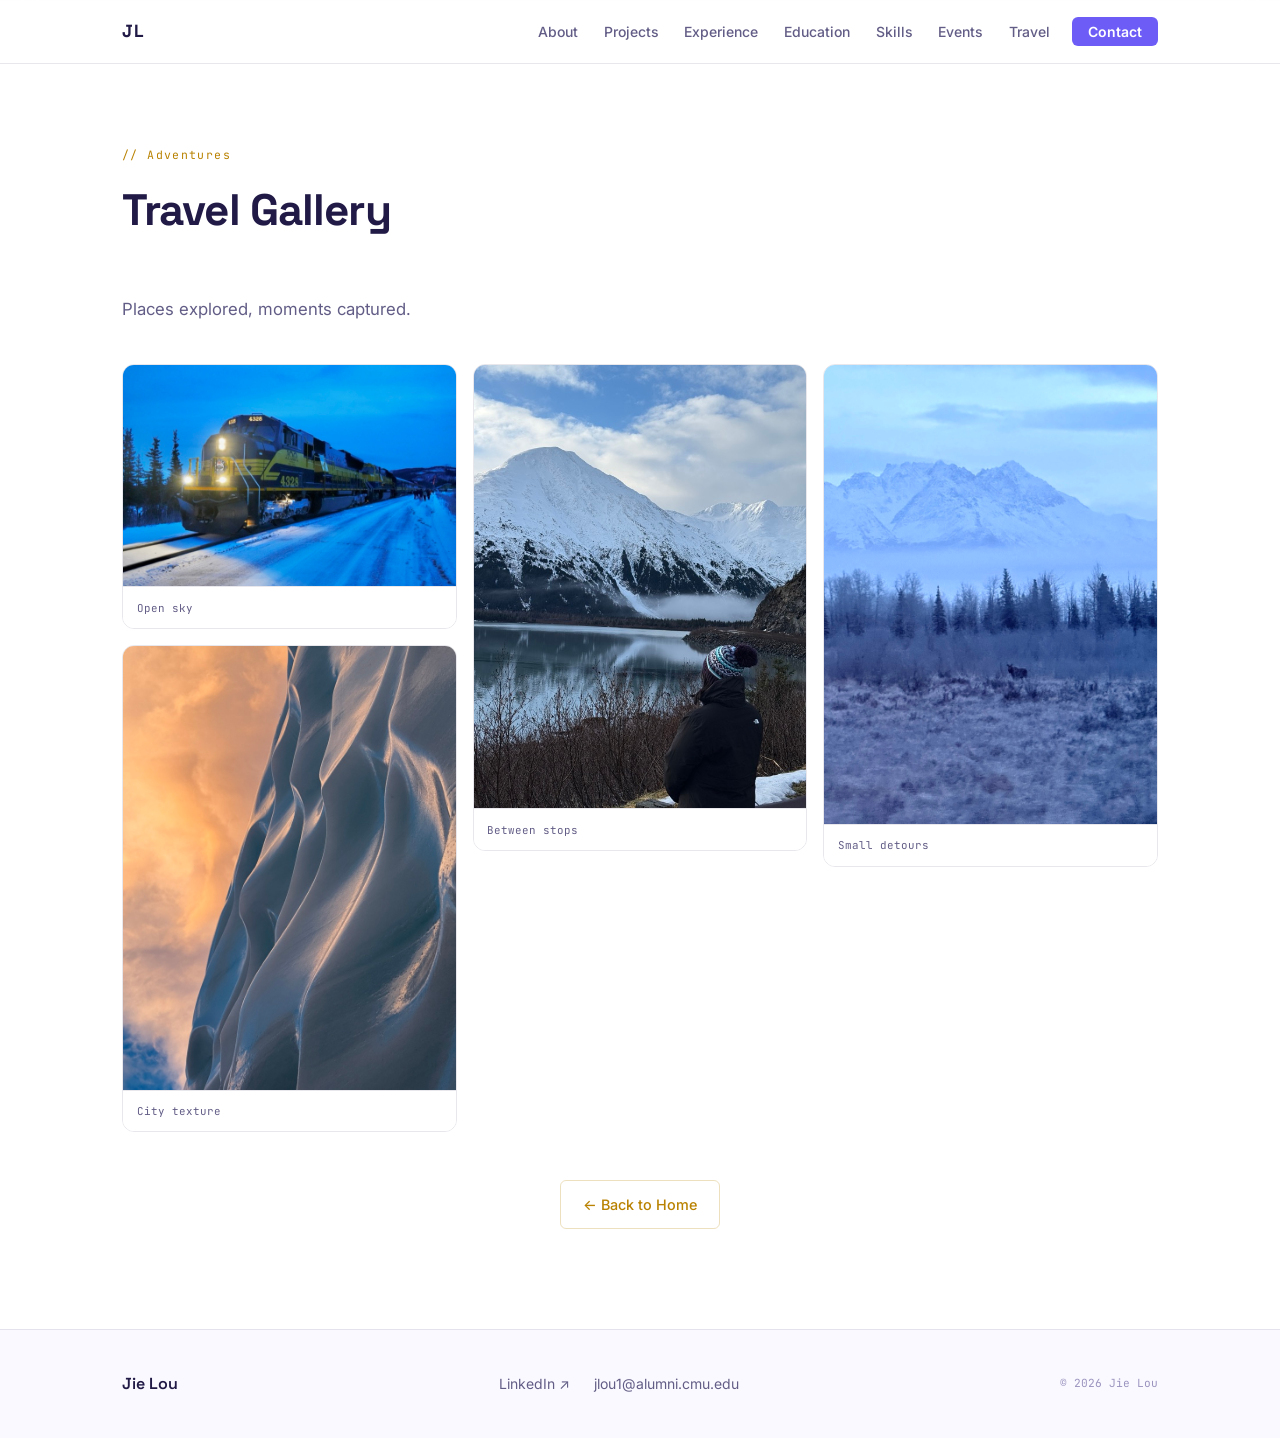
==== commit 9839f0ef: "v3" ====
--- a/gallery.html
+++ b/gallery.html
@@ -4,20 +4,27 @@
   <meta charset="UTF-8">
   <meta name="viewport" content="width=device-width, initial-scale=1.0">
   <meta name="description" content="Travel Gallery — Jie Lou">
+  <meta property="og:url" content="https://jielou.github.io/gallery.html">
+  <meta property="og:image" content="https://jielou.github.io/photos/social/jie-lou-og.jpg">
+  <meta name="twitter:card" content="summary_large_image">
+  <meta name="twitter:image" content="https://jielou.github.io/photos/social/jie-lou-og.jpg">
+  <meta name="theme-color" content="#6D5DF6">
   <title>Travel Gallery — Jie Lou</title>
 
   <link rel="preconnect" href="https://fonts.googleapis.com">
   <link rel="preconnect" href="https://fonts.gstatic.com" crossorigin>
   <link href="https://fonts.googleapis.com/css2?family=Space+Grotesk:wght@300;400;500;600;700&family=Inter:wght@300;400;500;600&family=JetBrains+Mono:wght@400;500&display=swap" rel="stylesheet">
+  <link rel="icon" href="photos/optimized/profile_2026_560.jpg">
   <link rel="stylesheet" href="css/style.css">
 </head>
 <body>
+  <a href="#main" class="skip-link">Skip to content</a>
 
   <!-- ═══ NAVIGATION ═══ -->
   <nav class="nav" id="nav">
     <div class="nav-inner">
       <a href="index.html" class="nav-logo">JL</a>
-      <ul class="nav-links">
+      <ul class="nav-links" id="navLinks">
         <li><a href="index.html#about">About</a></li>
         <li><a href="index.html#projects">Projects</a></li>
         <li><a href="index.html#experience">Experience</a></li>
@@ -27,14 +34,14 @@
         <li><a href="index.html#travel">Travel</a></li>
         <li><a href="mailto:jlou1@alumni.cmu.edu" class="nav-cta">Contact</a></li>
       </ul>
-      <button class="nav-toggle" id="navToggle" aria-label="Toggle menu">
+      <button class="nav-toggle" id="navToggle" aria-label="Toggle menu" aria-controls="navLinks" aria-expanded="false">
         <span></span><span></span><span></span>
       </button>
     </div>
   </nav>
 
   <!-- ═══ GALLERY ═══ -->
-  <main class="gallery-page section" data-theme="sky">
+  <main id="main" class="gallery-page section" data-theme="sky">
     <div class="container">
       <div class="section-header reveal">
         <span class="section-label">// Adventures</span>
@@ -43,18 +50,22 @@
       <p class="section-desc reveal">Places explored, moments captured.</p>
 
       <div class="gallery-grid reveal">
-        <div class="gallery-item">
-          <img src="photos/travelling/DSC09786.jpg" alt="Travel photo" loading="lazy">
-        </div>
-        <div class="gallery-item">
-          <img src="photos/travelling/IMG_9056.jpg" alt="Travel photo" loading="lazy">
-        </div>
-        <div class="gallery-item">
-          <img src="photos/travelling/IMG_9424.JPG" alt="Travel photo" loading="lazy">
-        </div>
-        <div class="gallery-item">
-          <img src="photos/travelling/IMG_9639.jpg" alt="Travel photo" loading="lazy">
-        </div>
+        <figure class="gallery-item">
+          <img src="photos/optimized/travel_dsc09786_760.jpg" data-full="photos/travelling/DSC09786.jpg" alt="Mountain view from a travel stop" loading="lazy" decoding="async">
+          <figcaption>Open sky</figcaption>
+        </figure>
+        <figure class="gallery-item">
+          <img src="photos/optimized/travel_img9056_760.jpg" data-full="photos/travelling/IMG_9056.jpg" alt="City architecture captured while traveling" loading="lazy" decoding="async">
+          <figcaption>City texture</figcaption>
+        </figure>
+        <figure class="gallery-item">
+          <img src="photos/optimized/travel_img9424_760.jpg" data-full="photos/travelling/IMG_9424.JPG" alt="Coastal travel landscape" loading="lazy" decoding="async">
+          <figcaption>Between stops</figcaption>
+        </figure>
+        <figure class="gallery-item">
+          <img src="photos/optimized/travel_img9639_760.jpg" data-full="photos/travelling/IMG_9639.jpg" alt="Travel moment outdoors" loading="lazy" decoding="async">
+          <figcaption>Small detours</figcaption>
+        </figure>
       </div>
 
       <!-- Add more photos above as you travel — just copy a .gallery-item block -->
@@ -66,7 +77,7 @@
   </main>
 
   <!-- ═══ LIGHTBOX ═══ -->
-  <div class="lightbox" id="lightbox">
+  <div class="lightbox" id="lightbox" role="dialog" aria-modal="true" aria-label="Travel photo preview">
     <button class="lightbox-close" id="lightboxClose" aria-label="Close">&#x2715;</button>
     <img id="lightboxImg" src="" alt="">
   </div>
--- a/css/style.css
+++ b/css/style.css
@@ -2,27 +2,29 @@
    VARIABLES & RESET
    ============================================ */
 :root {
-  /* Backgrounds — clean, neutral base */
+  /* Backgrounds — clean, personal palette */
   --bg-primary:   #FFFFFF;
-  --bg-surface:   #FAFAFA;
+  --bg-surface:   #FAF9FF;
   --bg-elevated:  #FFFFFF;
-  --border:       rgba(30, 27, 75, 0.10);
-  --border-accent:rgba(30, 27, 75, 0.20);
-
-  /* Accents — violet primary, emerald secondary */
-  --cyan:         #7C3AED;            /* primary accent  */
-  --violet:       #059669;            /* secondary accent */
-  --cyan-glow:    rgba(124, 58, 237, 0.1);
-  --violet-glow:  rgba(5, 150, 105,  0.1);
+  --bg-warm:      #FFFDF5;
+  --border:       rgba(33, 26, 70, 0.10);
+  --border-accent:rgba(33, 26, 70, 0.20);
+
+  /* Accents — deep purple with amber signal */
+  --cyan:         #6D5DF6;            /* primary accent  */
+  --violet:       #F2B705;            /* signal accent */
+  --amber:        #F2B705;
+  --cyan-glow:    rgba(109, 93, 246, 0.10);
+  --violet-glow:  rgba(242, 183, 5,  0.14);
 
   /* Text */
-  --text-primary:   #1E1B4B;
-  --text-secondary: #5B5A8A;
-  --text-muted:     #9994C4;
+  --text-primary:   #211A46;
+  --text-secondary: #625D86;
+  --text-muted:     #9A94BF;
 
   /* Status */
-  --green:    #059669;
-  --green-bg: rgba(5, 150, 105, 0.1);
+  --green:    #6D5DF6;
+  --green-bg: rgba(109, 93, 246, 0.10);
 
   --font-display: 'Space Grotesk', sans-serif;
   --font-body:    'Inter', sans-serif;
@@ -38,17 +40,17 @@
   --section-glow:   var(--cyan-glow);
 }
 
-/* Section color themes — each section gets its own full background */
-[data-theme="slate"]   { --section-accent: #1E1B4B; --section-bg: #FFFFFF;       --section-glow: rgba(30, 27, 75, 0.10); }
-[data-theme="violet"]  { --section-accent: #7C3AED; --section-bg: #FFFFFF;       --section-glow: rgba(124, 58, 237, 0.12); }
-[data-theme="amber"]   { --section-accent: #D97706; --section-bg: #FFFBEB;       --section-glow: rgba(217, 119, 6,  0.14); }
-[data-theme="teal"]    { --section-accent: #0891B2; --section-bg: #ECFEFF;       --section-glow: rgba(8, 145, 178,  0.14); }
-[data-theme="indigo"]  { --section-accent: #4F46E5; --section-bg: #EEF2FF;       --section-glow: rgba(79, 70, 229,  0.14); }
-[data-theme="peach"]   { --section-accent: #C2410C; --section-bg: #FFF7ED;       --section-glow: rgba(194, 65, 12,  0.12); }
-[data-theme="rose"]    { --section-accent: #E11D48; --section-bg: #FFF1F2;       --section-glow: rgba(225, 29, 72,  0.14); }
-[data-theme="emerald"] { --section-accent: #059669; --section-bg: #ECFDF5;       --section-glow: rgba(5, 150, 105,  0.14); }
-[data-theme="fuchsia"] { --section-accent: #C026D3; --section-bg: #FDF4FF;       --section-glow: rgba(192, 38, 211, 0.14); }
-[data-theme="sky"]     { --section-accent: #0EA5E9; --section-bg: #F0F9FF;       --section-glow: rgba(14, 165, 233, 0.14); }
+/* Section color themes — one brand system, not a rainbow of sections */
+[data-theme="slate"]   { --section-accent: #211A46; --section-bg: #FFFFFF; --section-glow: rgba(33, 26, 70, 0.08); }
+[data-theme="violet"]  { --section-accent: #6D5DF6; --section-bg: #FFFFFF; --section-glow: rgba(109, 93, 246, 0.10); }
+[data-theme="amber"]   { --section-accent: #B98200; --section-bg: #FFFFFF; --section-glow: rgba(242, 183, 5, 0.12); }
+[data-theme="teal"]    { --section-accent: #6D5DF6; --section-bg: #FFFFFF; --section-glow: rgba(109, 93, 246, 0.10); }
+[data-theme="indigo"]  { --section-accent: #6D5DF6; --section-bg: #FFFFFF; --section-glow: rgba(109, 93, 246, 0.10); }
+[data-theme="peach"]   { --section-accent: #B98200; --section-bg: #FFFFFF; --section-glow: rgba(242, 183, 5, 0.10); }
+[data-theme="rose"]    { --section-accent: #6D5DF6; --section-bg: #FFFFFF; --section-glow: rgba(109, 93, 246, 0.10); }
+[data-theme="emerald"] { --section-accent: #6D5DF6; --section-bg: #FFFFFF; --section-glow: rgba(109, 93, 246, 0.10); }
+[data-theme="fuchsia"] { --section-accent: #6D5DF6; --section-bg: #FFFFFF; --section-glow: rgba(109, 93, 246, 0.10); }
+[data-theme="sky"]     { --section-accent: #B98200; --section-bg: #FFFFFF; --section-glow: rgba(242, 183, 5, 0.12); }
 
 *, *::before, *::after { box-sizing: border-box; margin: 0; padding: 0; }
 
@@ -65,6 +67,7 @@
   line-height: 1.7;
   -webkit-font-smoothing: antialiased;
 }
+body.nav-open { overflow: hidden; }
 
 img { max-width: 100%; display: block; }
 ul  { list-style: none; }
@@ -75,6 +78,11 @@
   transition: color var(--transition);
 }
 a:hover { color: #6D28D9; }
+a:focus-visible,
+button:focus-visible {
+  outline: 3px solid color-mix(in srgb, var(--section-accent, var(--cyan)) 55%, white);
+  outline-offset: 3px;
+}
 
 .section a,
 [data-theme] a {
@@ -94,6 +102,23 @@
   max-width: 1100px;
   margin: 0 auto;
   padding: 0 2rem;
+}
+
+.skip-link {
+  position: fixed;
+  left: 1rem;
+  top: 1rem;
+  z-index: 300;
+  transform: translateY(-160%);
+  background: var(--text-primary);
+  color: #FFFFFF;
+  border-radius: var(--radius-sm);
+  padding: 0.6rem 0.9rem;
+  font-weight: 600;
+}
+.skip-link:focus {
+  transform: translateY(0);
+  color: #FFFFFF;
 }
 
 .section {
@@ -101,39 +126,15 @@
   position: relative;
   overflow: hidden;
   background: var(--section-bg);
+  border-top: 1px solid rgba(30, 27, 75, 0.06);
 }
 .section > .container { position: relative; z-index: 1; }
 
-.section::before {
-  content: '';
-  position: absolute;
-  width: clamp(320px, 50vw, 700px);
-  height: clamp(320px, 50vw, 700px);
-  border-radius: 50%;
-  background: radial-gradient(circle at center, var(--section-glow) 0%, transparent 65%);
-  top: -120px;
-  right: -120px;
-  pointer-events: none;
-  z-index: 0;
-  opacity: 0.55;
-}
-
-.section::after {
-  content: '';
-  position: absolute;
-  width: clamp(220px, 35vw, 420px);
-  height: clamp(220px, 35vw, 420px);
-  border-radius: 50%;
-  background: radial-gradient(circle at center, var(--section-glow) 0%, transparent 65%);
-  bottom: -90px;
-  left: -90px;
-  pointer-events: none;
-  z-index: 0;
-  opacity: 0.35;
-}
+.section::before,
+.section::after { display: none; }
 
 .section-alt {
-  background: var(--section-bg);
+  background: var(--bg-surface);
   position: relative;
   border-top: 1px solid;
   border-bottom: 1px solid;
@@ -202,7 +203,7 @@
 .btn-ghost {
   background: transparent;
   color: var(--text-secondary);
-  border: 1px solid rgba(124, 58, 237, 0.25);
+  border: 1px solid rgba(109, 93, 246, 0.25);
 }
 .section .btn-ghost,
 [data-theme] .btn-ghost {
@@ -235,9 +236,9 @@
   letter-spacing: 0.06em;
   text-transform: uppercase;
 }
-.badge-green  { background: var(--green-bg); color: #047857; border: 1px solid rgba(5,150,105,0.3); }
-.badge-cyan   { background: var(--cyan-glow); color: #6D28D9; border: 1px solid rgba(124,58,237,0.3); }
-.badge-violet { background: var(--violet-glow); color: #047857; border: 1px solid rgba(5,150,105,0.35); }
+.badge-green  { background: var(--green-bg); color: #5747D8; border: 1px solid rgba(109,93,246,0.3); }
+.badge-cyan   { background: var(--cyan-glow); color: #5747D8; border: 1px solid rgba(109,93,246,0.3); }
+.badge-violet { background: var(--violet-glow); color: #7A5600; border: 1px solid rgba(242,183,5,0.38); }
 
 .section .badge-cyan {
   background: var(--section-glow);
@@ -258,7 +259,7 @@
   font-size: 0.62rem;
   background: var(--cyan-glow);
   color: var(--cyan);
-  border: 1px solid rgba(124,58,237,0.2);
+  border: 1px solid rgba(109,93,246,0.2);
   vertical-align: middle;
   margin-left: 0.4rem;
 }
@@ -341,7 +342,7 @@
 }
 .nav-links a:not(.nav-cta):hover {
   color: var(--text-primary);
-  background: rgba(124, 58, 237, 0.07);
+  background: rgba(109, 93, 246, 0.07);
 }
 .nav-links a::after {
   content: '';
@@ -355,15 +356,15 @@
 .nav-links a:not(.nav-cta):hover::after { transform: translateX(-50%) scaleX(1); }
 
 .nav-cta {
-  background: #4F46E5 !important;
+  background: #6D5DF6 !important;
   color: #FFFFFF !important;
   font-weight: 600 !important;
   padding: 0.4rem 1rem !important;
   margin-left: 0.5rem;
 }
 .nav-cta:hover {
-  background: #3730A3 !important;
-  box-shadow: 0 4px 16px rgba(79, 70, 229, 0.25) !important;
+  background: #5747D8 !important;
+  box-shadow: 0 4px 16px rgba(109, 93, 246, 0.26) !important;
   color: #FFFFFF !important;
 }
 .nav-cta::after { display: none !important; }
@@ -386,6 +387,15 @@
   border-radius: 2px;
   transition: all var(--transition);
 }
+.nav-toggle[aria-expanded="true"] span:nth-child(1) {
+  transform: translateY(7px) rotate(45deg);
+}
+.nav-toggle[aria-expanded="true"] span:nth-child(2) {
+  opacity: 0;
+}
+.nav-toggle[aria-expanded="true"] span:nth-child(3) {
+  transform: translateY(-7px) rotate(-45deg);
+}
 
 /* ============================================
    HERO
@@ -436,7 +446,7 @@
   letter-spacing: -0.03em;
   line-height: 1;
   margin-bottom: 1.5rem;
-  background: linear-gradient(135deg, #1E1B4B 0%, #4338CA 100%);
+  background: linear-gradient(135deg, #211A46 0%, #6D5DF6 72%, #B98200 100%);
   -webkit-background-clip: text;
   -webkit-text-fill-color: transparent;
   background-clip: text;
@@ -457,19 +467,36 @@
   font-size: 0.85rem;
   color: var(--text-muted);
   margin-bottom: 2.5rem;
+  max-width: 520px;
 }
 
 .hero-actions { display: flex; gap: 1rem; flex-wrap: wrap; }
 
 .hero .btn-primary {
-  background: #4F46E5;
-  border-color: #4F46E5;
+  background: #6D5DF6;
+  border-color: #6D5DF6;
   color: #FFFFFF;
 }
 .hero .btn-primary:hover {
-  background: #3730A3;
+  background: #5747D8;
   color: #FFFFFF;
-  box-shadow: 0 4px 20px rgba(79, 70, 229, 0.25);
+  box-shadow: 0 4px 20px rgba(109, 93, 246, 0.28);
+}
+
+.hero-signals {
+  display: flex;
+  flex-wrap: wrap;
+  gap: 0.5rem;
+  margin-top: 1.4rem;
+}
+.hero-signals span {
+  font-family: var(--font-mono);
+  font-size: 0.68rem;
+  color: var(--text-secondary);
+  border: 1px solid rgba(109, 93, 246, 0.18);
+  background: rgba(109, 93, 246, 0.045);
+  border-radius: 999px;
+  padding: 0.32rem 0.65rem;
 }
 
 .hero-photo { flex-shrink: 0; }
@@ -479,8 +506,8 @@
   height: 280px;
   border-radius: 50%;
   padding: 3px;
-  background: linear-gradient(135deg, #7C3AED, #059669);
-  box-shadow: 0 0 50px rgba(124, 58, 237, 0.2), 0 0 100px rgba(5, 150, 105, 0.1);
+  background: linear-gradient(135deg, #6D5DF6, #F2B705);
+  box-shadow: 0 0 50px rgba(109, 93, 246, 0.18), 0 0 95px rgba(242, 183, 5, 0.12);
 }
 
 .hero-avatar {
@@ -585,7 +612,7 @@
   flex-shrink: 0;
 }
 .co-nvidia {
-  color: #76B900;
+  color: var(--text-primary);
   font-weight: 800;
   letter-spacing: 0.05em;
 }
@@ -598,7 +625,7 @@
   letter-spacing: 0.04em;
 }
 .co-actium {
-  color: #0080B2;
+  color: #6D5DF6;
   font-weight: 600;
 }
 
@@ -989,8 +1016,34 @@
   font-size: 0.875rem;
   color: var(--text-secondary);
   line-height: 1.65;
-  margin-bottom: 1.25rem;
+  margin-bottom: 1rem;
   flex-grow: 1;
+}
+
+.project-proof {
+  display: grid;
+  gap: 0.55rem;
+  margin-bottom: 1.2rem;
+  padding-top: 1rem;
+  border-top: 1px solid color-mix(in srgb, var(--section-accent) 16%, transparent);
+}
+.project-proof div {
+  display: grid;
+  grid-template-columns: 4.2rem 1fr;
+  gap: 0.75rem;
+  align-items: baseline;
+}
+.project-proof dt {
+  font-family: var(--font-mono);
+  font-size: 0.62rem;
+  color: var(--section-accent);
+  letter-spacing: 0.08em;
+  text-transform: uppercase;
+}
+.project-proof dd {
+  color: var(--text-secondary);
+  font-size: 0.78rem;
+  line-height: 1.45;
 }
 
 .project-tags {
@@ -1084,18 +1137,38 @@
   margin-bottom: 2.5rem;
 }
 
+.travel-item {
+  position: relative;
+  overflow: hidden;
+  border-radius: var(--radius);
+  border: 1px solid var(--border);
+  background: var(--bg-elevated);
+}
+
 .travel-photo {
   width: 100%;
   height: 220px;
   object-fit: cover;
-  border-radius: var(--radius);
-  border: 1px solid var(--border);
   transition: all var(--transition);
 }
-.travel-photo:hover {
+.travel-item:hover .travel-photo {
   border-color: color-mix(in srgb, var(--section-accent) 30%, transparent);
   transform: scale(1.02);
   box-shadow: 0 8px 32px var(--section-glow);
+}
+.travel-item figcaption {
+  position: absolute;
+  left: 0.75rem;
+  bottom: 0.75rem;
+  font-family: var(--font-mono);
+  font-size: 0.66rem;
+  color: #FFFFFF;
+  letter-spacing: 0.04em;
+  background: rgba(30, 27, 75, 0.58);
+  border: 1px solid rgba(255, 255, 255, 0.18);
+  border-radius: 999px;
+  padding: 0.22rem 0.55rem;
+  backdrop-filter: blur(8px);
 }
 
 .travel-cta { display: flex; justify-content: center; }
@@ -1120,11 +1193,19 @@
   transition: all var(--transition);
 }
 .gallery-item:hover {
-  border-color: rgba(124, 58, 237, 0.3);
-  box-shadow: 0 8px 32px rgba(124, 58, 237, 0.15);
+  border-color: rgba(109, 93, 246, 0.3);
+  box-shadow: 0 8px 32px rgba(109, 93, 246, 0.15);
   transform: scale(1.01);
 }
 .gallery-item img { width: 100%; display: block; }
+.gallery-item figcaption {
+  font-family: var(--font-mono);
+  font-size: 0.68rem;
+  color: var(--text-secondary);
+  background: var(--bg-elevated);
+  border-top: 1px solid var(--border);
+  padding: 0.7rem 0.85rem;
+}
 
 /* Lightbox */
 .lightbox {
@@ -1216,6 +1297,15 @@
 .reveal.visible { opacity: 1; transform: translateY(0); }
 
 @media (prefers-reduced-motion: reduce) {
+  *,
+  *::before,
+  *::after {
+    animation-duration: 0.01ms !important;
+    animation-iteration-count: 1 !important;
+    scroll-behavior: auto !important;
+    transition-duration: 0.01ms !important;
+  }
+  .fade-up,
   .reveal {
     opacity: 1 !important;
     transform: none !important;
@@ -1233,6 +1323,8 @@
     text-align: center;
   }
   .hero-actions { justify-content: center; }
+  .hero-signals { justify-content: center; }
+  .hero-sub { margin-left: auto; margin-right: auto; }
   .hero-photo-ring { width: 200px; height: 200px; }
 
   .about-grid     { grid-template-columns: 1fr; gap: 2.5rem; }
@@ -1246,18 +1338,63 @@
 
 @media (max-width: 640px) {
   .section { padding: 70px 0; }
+  .container,
+  .nav-inner { padding-left: 1.5rem; padding-right: 1.5rem; }
+
+  .hero {
+    min-height: auto;
+    padding-top: calc(var(--nav-height) + 2rem);
+  }
+  .hero-content {
+    gap: 1.35rem;
+    padding-top: 0;
+    padding-bottom: 3.25rem;
+  }
+  .hero-photo-ring { width: 172px; height: 172px; }
+  .hero-label {
+    font-size: 0.68rem;
+    letter-spacing: 0.11em;
+    margin-bottom: 0.65rem;
+  }
+  .hero-name {
+    font-size: 3.4rem;
+    margin-bottom: 0.85rem;
+  }
+  .hero-tagline {
+    font-size: 1.45rem;
+    margin-bottom: 0.75rem;
+  }
+  .hero-sub {
+    font-size: 0.73rem;
+    line-height: 1.75;
+    margin-bottom: 1.55rem;
+  }
+  .hero-actions {
+    flex-direction: column;
+    align-items: stretch;
+    max-width: 230px;
+    margin: 0 auto;
+  }
+  .hero-actions .btn { justify-content: center; }
+  .hero-signals {
+    display: none;
+  }
+  .hero-companies {
+    display: none;
+  }
+  .hero-scroll-hint { display: none; }
 
   .nav-links {
     display: none;
     position: fixed;
     top: var(--nav-height);
     left: 0; right: 0;
-    background: rgba(249, 247, 255, 0.97);
-    backdrop-filter: blur(16px);
+    background: #FFFFFF;
     flex-direction: column;
-    padding: 1rem;
+    padding: 1rem 1.5rem 1.35rem;
     border-bottom: 1px solid var(--border);
     gap: 0;
+    box-shadow: 0 18px 40px rgba(30, 27, 75, 0.12);
   }
   .nav-links.open   { display: flex; }
   .nav-links a      { width: 100%; text-align: center; padding: 0.8rem 1rem; }
@@ -1271,6 +1408,7 @@
   .travel-grid    { grid-template-columns: 1fr 1fr; }
   .gallery-grid   { columns: 1; }
   .event-photo    { height: 220px; }
+  .project-proof div { grid-template-columns: 1fr; gap: 0.15rem; }
 
   .footer-inner {
     flex-direction: column;
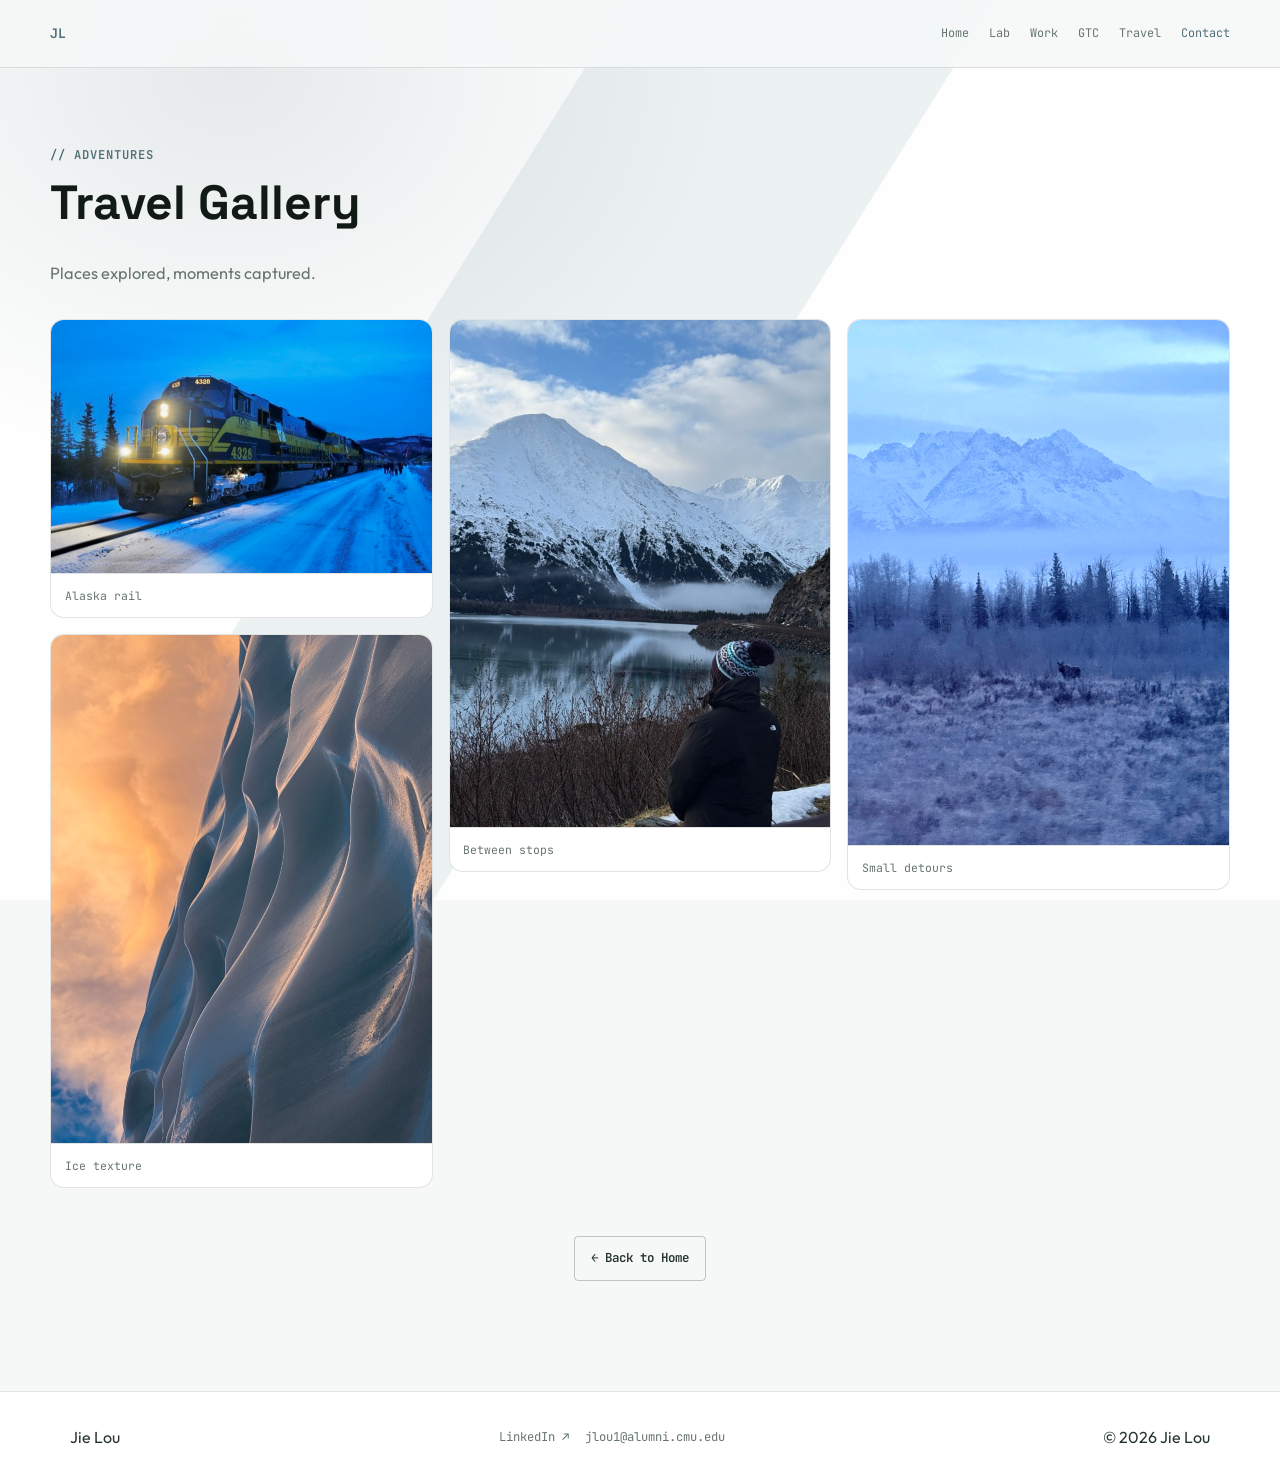
==== commit 5717c805: "Redesign personal homepage" ====
--- a/gallery.html
+++ b/gallery.html
@@ -3,17 +3,17 @@
 <head>
   <meta charset="UTF-8">
   <meta name="viewport" content="width=device-width, initial-scale=1.0">
-  <meta name="description" content="Travel Gallery — Jie Lou">
+  <meta name="description" content="Travel Gallery - Jie Lou">
   <meta property="og:url" content="https://jielou.github.io/gallery.html">
   <meta property="og:image" content="https://jielou.github.io/photos/social/jie-lou-og.jpg">
   <meta name="twitter:card" content="summary_large_image">
   <meta name="twitter:image" content="https://jielou.github.io/photos/social/jie-lou-og.jpg">
-  <meta name="theme-color" content="#6D5DF6">
-  <title>Travel Gallery — Jie Lou</title>
+  <meta name="theme-color" content="#526F78">
+  <title>Travel Gallery - Jie Lou</title>
 
   <link rel="preconnect" href="https://fonts.googleapis.com">
   <link rel="preconnect" href="https://fonts.gstatic.com" crossorigin>
-  <link href="https://fonts.googleapis.com/css2?family=Space+Grotesk:wght@300;400;500;600;700&family=Inter:wght@300;400;500;600&family=JetBrains+Mono:wght@400;500&display=swap" rel="stylesheet">
+  <link href="https://fonts.googleapis.com/css2?family=Space+Grotesk:wght@400;500;600;700&family=Outfit:wght@400;500;600;700&family=JetBrains+Mono:wght@400;500;600&display=swap" rel="stylesheet">
   <link rel="icon" href="photos/optimized/profile_2026_560.jpg">
   <link rel="stylesheet" href="css/style.css">
 </head>
@@ -21,17 +21,18 @@
   <a href="#main" class="skip-link">Skip to content</a>
 
   <!-- ═══ NAVIGATION ═══ -->
-  <nav class="nav" id="nav">
+  <nav class="nav is-away" id="nav">
     <div class="nav-inner">
-      <a href="index.html" class="nav-logo">JL</a>
+      <a href="index.html" class="nav-logo" aria-label="Jie Lou home">
+        <span class="logo-full">Jie Lou</span>
+        <span class="logo-short">JL</span>
+      </a>
       <ul class="nav-links" id="navLinks">
-        <li><a href="index.html#about">About</a></li>
-        <li><a href="index.html#projects">Projects</a></li>
-        <li><a href="index.html#experience">Experience</a></li>
-        <li><a href="index.html#education">Education</a></li>
-        <li><a href="index.html#skills">Skills</a></li>
-        <li><a href="index.html#events">Events</a></li>
-        <li><a href="index.html#travel">Travel</a></li>
+        <li><a href="index.html#home">Home</a></li>
+        <li><a href="index.html#lab">Lab</a></li>
+        <li><a href="index.html#field">Work</a></li>
+        <li><a href="index.html#proof">GTC</a></li>
+        <li><a href="index.html#off-grid">Travel</a></li>
         <li><a href="mailto:jlou1@alumni.cmu.edu" class="nav-cta">Contact</a></li>
       </ul>
       <button class="nav-toggle" id="navToggle" aria-label="Toggle menu" aria-controls="navLinks" aria-expanded="false">
@@ -51,12 +52,12 @@
 
       <div class="gallery-grid reveal">
         <figure class="gallery-item">
-          <img src="photos/optimized/travel_dsc09786_760.jpg" data-full="photos/travelling/DSC09786.jpg" alt="Mountain view from a travel stop" loading="lazy" decoding="async">
-          <figcaption>Open sky</figcaption>
+          <img src="photos/optimized/travel_dsc09786_760.jpg" data-full="photos/travelling/DSC09786.jpg" alt="Alaska train at blue hour" loading="lazy" decoding="async">
+          <figcaption>Alaska rail</figcaption>
         </figure>
         <figure class="gallery-item">
-          <img src="photos/optimized/travel_img9056_760.jpg" data-full="photos/travelling/IMG_9056.jpg" alt="City architecture captured while traveling" loading="lazy" decoding="async">
-          <figcaption>City texture</figcaption>
+          <img src="photos/optimized/travel_img9056_760.jpg" data-full="photos/travelling/IMG_9056.jpg" alt="Ice wall texture captured while traveling" loading="lazy" decoding="async">
+          <figcaption>Ice texture</figcaption>
         </figure>
         <figure class="gallery-item">
           <img src="photos/optimized/travel_img9424_760.jpg" data-full="photos/travelling/IMG_9424.JPG" alt="Coastal travel landscape" loading="lazy" decoding="async">
@@ -68,7 +69,7 @@
         </figure>
       </div>
 
-      <!-- Add more photos above as you travel — just copy a .gallery-item block -->
+      <!-- Add more photos above as you travel. Copy a .gallery-item block. -->
 
       <div style="text-align:center; margin-top:3rem">
         <a href="index.html" class="btn btn-ghost">← Back to Home</a>
--- a/css/style.css
+++ b/css/style.css
@@ -1,58 +1,34 @@
-/* ============================================
-   VARIABLES & RESET
-   ============================================ */
 :root {
-  /* Backgrounds — clean, personal palette */
-  --bg-primary:   #FFFFFF;
-  --bg-surface:   #FAF9FF;
-  --bg-elevated:  #FFFFFF;
-  --bg-warm:      #FFFDF5;
-  --border:       rgba(33, 26, 70, 0.10);
-  --border-accent:rgba(33, 26, 70, 0.20);
-
-  /* Accents — deep purple with amber signal */
-  --cyan:         #6D5DF6;            /* primary accent  */
-  --violet:       #F2B705;            /* signal accent */
-  --amber:        #F2B705;
-  --cyan-glow:    rgba(109, 93, 246, 0.10);
-  --violet-glow:  rgba(242, 183, 5,  0.14);
-
-  /* Text */
-  --text-primary:   #211A46;
-  --text-secondary: #625D86;
-  --text-muted:     #9A94BF;
-
-  /* Status */
-  --green:    #6D5DF6;
-  --green-bg: rgba(109, 93, 246, 0.10);
-
-  --font-display: 'Space Grotesk', sans-serif;
-  --font-body:    'Inter', sans-serif;
-  --font-mono:    'JetBrains Mono', monospace;
-
-  --radius:    12px;
-  --radius-sm: 6px;
-  --transition: 0.22s ease;
-  --nav-height: 64px;
-
-  /* Section theme defaults */
-  --section-accent: var(--cyan);
-  --section-glow:   var(--cyan-glow);
-}
-
-/* Section color themes — one brand system, not a rainbow of sections */
-[data-theme="slate"]   { --section-accent: #211A46; --section-bg: #FFFFFF; --section-glow: rgba(33, 26, 70, 0.08); }
-[data-theme="violet"]  { --section-accent: #6D5DF6; --section-bg: #FFFFFF; --section-glow: rgba(109, 93, 246, 0.10); }
-[data-theme="amber"]   { --section-accent: #B98200; --section-bg: #FFFFFF; --section-glow: rgba(242, 183, 5, 0.12); }
-[data-theme="teal"]    { --section-accent: #6D5DF6; --section-bg: #FFFFFF; --section-glow: rgba(109, 93, 246, 0.10); }
-[data-theme="indigo"]  { --section-accent: #6D5DF6; --section-bg: #FFFFFF; --section-glow: rgba(109, 93, 246, 0.10); }
-[data-theme="peach"]   { --section-accent: #B98200; --section-bg: #FFFFFF; --section-glow: rgba(242, 183, 5, 0.10); }
-[data-theme="rose"]    { --section-accent: #6D5DF6; --section-bg: #FFFFFF; --section-glow: rgba(109, 93, 246, 0.10); }
-[data-theme="emerald"] { --section-accent: #6D5DF6; --section-bg: #FFFFFF; --section-glow: rgba(109, 93, 246, 0.10); }
-[data-theme="fuchsia"] { --section-accent: #6D5DF6; --section-bg: #FFFFFF; --section-glow: rgba(109, 93, 246, 0.10); }
-[data-theme="sky"]     { --section-accent: #B98200; --section-bg: #FFFFFF; --section-glow: rgba(242, 183, 5, 0.12); }
-
-*, *::before, *::after { box-sizing: border-box; margin: 0; padding: 0; }
+  --bg: #f6f8f8;
+  --bg-2: #e9eff0;
+  --panel: rgba(255, 255, 255, 0.74);
+  --panel-solid: #ffffff;
+  --ink: #121a16;
+  --text: #26352f;
+  --muted: #66756e;
+  --quiet: #9aa8a1;
+  --line: rgba(18, 26, 22, 0.12);
+  --line-strong: rgba(18, 26, 22, 0.24);
+  --green: #526f78;
+  --green-dim: rgba(82, 111, 120, 0.12);
+  --paper: #f4f0e8;
+  --paper-ink: #171f1b;
+  --radius: 14px;
+  --radius-sm: 4px;
+  --nav-height: 68px;
+  --font-display: "Space Grotesk", system-ui, sans-serif;
+  --font-body: "Outfit", system-ui, sans-serif;
+  --font-mono: "JetBrains Mono", ui-monospace, monospace;
+  --ease: cubic-bezier(0.2, 0.8, 0.2, 1);
+}
+
+*,
+*::before,
+*::after {
+  box-sizing: border-box;
+  margin: 0;
+  padding: 0;
+}
 
 html {
   scroll-behavior: smooth;
@@ -60,1199 +36,1022 @@
 }
 
 body {
-  background: var(--bg-primary);
-  color: var(--text-primary);
+  min-height: 100vh;
+  background:
+    radial-gradient(ellipse at 18% 8%, rgba(82, 111, 120, 0.14), transparent 34%),
+    linear-gradient(122deg, rgba(255, 255, 255, 0.9) 0 34%, rgba(232, 238, 239, 0.72) 34.1% 54%, rgba(255, 255, 255, 0.92) 54.1% 100%),
+    #f6f8f8;
+  background-attachment: fixed;
+  color: var(--text);
   font-family: var(--font-body);
   font-size: 16px;
-  line-height: 1.7;
+  line-height: 1.65;
   -webkit-font-smoothing: antialiased;
 }
-body.nav-open { overflow: hidden; }
-
-img { max-width: 100%; display: block; }
-ul  { list-style: none; }
+
+body.nav-open {
+  overflow: hidden;
+}
+
+img {
+  display: block;
+  max-width: 100%;
+}
 
 a {
-  color: var(--cyan);
+  color: inherit;
   text-decoration: none;
-  transition: color var(--transition);
-}
-a:hover { color: #6D28D9; }
+}
+
+ul {
+  list-style: none;
+}
+
+button,
+a {
+  -webkit-tap-highlight-color: transparent;
+}
+
 a:focus-visible,
 button:focus-visible {
-  outline: 3px solid color-mix(in srgb, var(--section-accent, var(--cyan)) 55%, white);
-  outline-offset: 3px;
-}
-
-.section a,
-[data-theme] a {
-  color: var(--section-accent);
-}
-.section a:hover,
-[data-theme] a:hover {
-  filter: brightness(0.85);
-}
-
-strong { font-weight: 600; color: var(--text-primary); }
-
-/* ============================================
-   LAYOUT
-   ============================================ */
-.container {
-  max-width: 1100px;
-  margin: 0 auto;
-  padding: 0 2rem;
+  outline: 2px solid var(--green);
+  outline-offset: 4px;
 }
 
 .skip-link {
   position: fixed;
   left: 1rem;
   top: 1rem;
-  z-index: 300;
-  transform: translateY(-160%);
-  background: var(--text-primary);
-  color: #FFFFFF;
+  z-index: 999;
+  transform: translateY(-150%);
+  border: 1px solid var(--line-strong);
   border-radius: var(--radius-sm);
-  padding: 0.6rem 0.9rem;
-  font-weight: 600;
-}
+  background: var(--ink);
+  color: #ffffff;
+  padding: 0.6rem 0.85rem;
+  font-weight: 700;
+}
+
 .skip-link:focus {
   transform: translateY(0);
-  color: #FFFFFF;
-}
-
-.section {
-  padding: 100px 0;
-  position: relative;
-  overflow: hidden;
-  background: var(--section-bg);
-  border-top: 1px solid rgba(30, 27, 75, 0.06);
-}
-.section > .container { position: relative; z-index: 1; }
-
-.section::before,
-.section::after { display: none; }
-
-.section-alt {
-  background: var(--bg-surface);
-  position: relative;
-  border-top: 1px solid;
-  border-bottom: 1px solid;
-  border-image: linear-gradient(90deg, transparent, var(--border-accent), transparent) 1;
-}
-
-/* ============================================
-   TYPOGRAPHY COMPONENTS
-   ============================================ */
-.section-header { margin-bottom: 3rem; }
-
-.section-label {
-  font-family: var(--font-mono);
-  font-size: 0.72rem;
-  color: var(--section-accent);
-  letter-spacing: 0.12em;
-  display: block;
-  margin-bottom: 0.5rem;
-}
-
-.section-title {
-  font-family: var(--font-display);
-  font-size: clamp(2rem, 4vw, 2.75rem);
-  font-weight: 700;
-  letter-spacing: -0.02em;
-  color: var(--text-primary);
-}
-
-.section-desc {
-  color: var(--text-secondary);
-  font-size: 1.05rem;
-  max-width: 600px;
-  margin-bottom: 2.5rem;
-}
-
-/* ============================================
-   BUTTONS
-   ============================================ */
-.btn {
-  display: inline-flex;
-  align-items: center;
-  gap: 0.5rem;
-  padding: 0.7rem 1.4rem;
-  border-radius: var(--radius-sm);
-  font-family: var(--font-body);
-  font-size: 0.9rem;
-  font-weight: 500;
-  cursor: pointer;
-  transition: all var(--transition);
-  text-decoration: none;
-  border: none;
-}
-
-.btn-primary {
-  background: var(--text-primary);
-  color: #FFFFFF;
-  font-weight: 600;
-}
-.btn-primary:hover {
-  background: #FFFFFF;
-  color: var(--text-primary);
-  box-shadow: 0 4px 20px rgba(30, 27, 75, 0.15);
-  transform: translateY(-2px);
-}
-
-.btn-ghost {
-  background: transparent;
-  color: var(--text-secondary);
-  border: 1px solid rgba(109, 93, 246, 0.25);
-}
-.section .btn-ghost,
-[data-theme] .btn-ghost {
-  border-color: color-mix(in srgb, var(--section-accent) 25%, transparent);
-}
-.btn-ghost:hover {
-  border-color: var(--section-accent);
-  color: var(--section-accent);
-  transform: translateY(-2px);
-  background: var(--section-glow);
-}
-
-.btn-icon {
-  width: 18px;
-  height: 18px;
-  flex-shrink: 0;
-}
-
-/* ============================================
-   BADGES
-   ============================================ */
-.badge {
-  display: inline-flex;
-  align-items: center;
-  padding: 0.2rem 0.55rem;
-  border-radius: 4px;
-  font-family: var(--font-mono);
-  font-size: 0.68rem;
-  font-weight: 500;
-  letter-spacing: 0.06em;
-  text-transform: uppercase;
-}
-.badge-green  { background: var(--green-bg); color: #5747D8; border: 1px solid rgba(109,93,246,0.3); }
-.badge-cyan   { background: var(--cyan-glow); color: #5747D8; border: 1px solid rgba(109,93,246,0.3); }
-.badge-violet { background: var(--violet-glow); color: #7A5600; border: 1px solid rgba(242,183,5,0.38); }
-
-.section .badge-cyan {
-  background: var(--section-glow);
-  color: var(--section-accent);
-  border-color: color-mix(in srgb, var(--section-accent) 30%, transparent);
-}
-.section .badge-violet {
-  background: var(--section-glow);
-  color: var(--section-accent);
-  border-color: color-mix(in srgb, var(--section-accent) 35%, transparent);
-}
-
-.badge-inline {
-  display: inline-flex;
-  padding: 0.12rem 0.4rem;
-  border-radius: 3px;
-  font-family: var(--font-mono);
-  font-size: 0.62rem;
-  background: var(--cyan-glow);
-  color: var(--cyan);
-  border: 1px solid rgba(109,93,246,0.2);
-  vertical-align: middle;
-  margin-left: 0.4rem;
-}
-
-/* ============================================
-   NAVIGATION
-   ============================================ */
+}
+
 .nav {
   position: fixed;
-  top: 0; left: 0; right: 0;
+  inset: 0 0 auto;
   z-index: 100;
   height: var(--nav-height);
-  background: rgba(255, 255, 255, 0.88);
-  backdrop-filter: blur(16px);
-  -webkit-backdrop-filter: blur(16px);
-  border-bottom: 1px solid var(--border);
-  transition: border-color var(--transition), box-shadow var(--transition);
-}
-.nav.scrolled {
-  border-bottom-color: rgba(30, 27, 75, 0.12);
-  box-shadow: 0 4px 20px rgba(30, 27, 75, 0.06);
+  border-bottom: 1px solid var(--line);
+  background: rgba(246, 248, 248, 0.84);
+  backdrop-filter: blur(18px);
+}
+
+.nav-inner,
+.section-shell,
+.hero-inner,
+.footer-inner,
+.container {
+  width: min(1180px, calc(100% - 40px));
+  margin: 0 auto;
 }
 
 .nav-inner {
-  max-width: 1100px;
-  margin: 0 auto;
-  padding: 0 2rem;
   height: 100%;
   display: flex;
   align-items: center;
   justify-content: space-between;
+  gap: 1.5rem;
 }
 
 .nav-logo {
-  font-family: var(--font-display);
-  font-size: 1.1rem;
-  font-weight: 700;
-  color: var(--text-primary);
-  letter-spacing: 0.04em;
-  text-decoration: none;
   display: inline-flex;
   align-items: center;
-}
-.nav-logo:hover { color: var(--cyan); }
-
-.logo-full {
-  display: inline-block;
-  max-width: 120px;
-  opacity: 1;
-  overflow: hidden;
-  white-space: nowrap;
-  transition: max-width 0.35s ease, opacity 0.25s ease;
-}
+  min-width: 64px;
+  color: var(--ink);
+  font-family: var(--font-display);
+  font-weight: 700;
+  position: relative;
+}
+
+.logo-full,
 .logo-short {
   display: inline-block;
+  transition: transform 220ms var(--ease), opacity 180ms ease, max-width 220ms var(--ease);
+  white-space: nowrap;
+}
+
+.logo-full {
+  font-size: 0.98rem;
+  max-width: 96px;
+  opacity: 1;
+}
+
+.logo-short {
   max-width: 0;
   opacity: 0;
   overflow: hidden;
-  white-space: nowrap;
-  transition: max-width 0.35s ease, opacity 0.25s ease;
-}
-.nav.scrolled .logo-full  { max-width: 0;   opacity: 0; }
-.nav.scrolled .logo-short { max-width: 30px; opacity: 1; }
+  transform: translateY(4px);
+  color: var(--green);
+  font-family: var(--font-mono);
+  font-size: 0.82rem;
+  letter-spacing: 0.02em;
+}
+
+.nav.is-away .logo-full {
+  max-width: 0;
+  opacity: 0;
+  overflow: hidden;
+  transform: translateY(-4px);
+}
+
+.nav.is-away .logo-short {
+  max-width: 32px;
+  opacity: 1;
+  transform: translateY(0);
+}
 
 .nav-links {
   display: flex;
   align-items: center;
-  gap: 0.2rem;
+  gap: 1.25rem;
 }
 
 .nav-links a {
-  color: var(--text-secondary);
-  font-size: 0.875rem;
-  font-weight: 500;
-  padding: 0.4rem 0.7rem;
-  border-radius: var(--radius-sm);
-  transition: all var(--transition);
-  text-decoration: none;
+  display: inline-flex;
+  align-items: center;
+  min-height: 34px;
+  border: 0;
+  color: var(--muted);
+  font-family: var(--font-mono);
+  font-size: 0.74rem;
+  padding: 0.3rem 0;
   position: relative;
-}
-.nav-links a:not(.nav-cta):hover {
-  color: var(--text-primary);
-  background: rgba(109, 93, 246, 0.07);
-}
+  transition: color 160ms ease;
+}
+
 .nav-links a::after {
-  content: '';
+  content: "";
   position: absolute;
-  bottom: 2px; left: 50%;
-  transform: translateX(-50%) scaleX(0);
-  width: 16px; height: 1px;
-  background: var(--cyan);
-  transition: transform var(--transition);
-}
-.nav-links a:not(.nav-cta):hover::after { transform: translateX(-50%) scaleX(1); }
-
-.nav-cta {
-  background: #6D5DF6 !important;
-  color: #FFFFFF !important;
-  font-weight: 600 !important;
-  padding: 0.4rem 1rem !important;
-  margin-left: 0.5rem;
-}
-.nav-cta:hover {
-  background: #5747D8 !important;
-  box-shadow: 0 4px 16px rgba(109, 93, 246, 0.26) !important;
-  color: #FFFFFF !important;
-}
-.nav-cta::after { display: none !important; }
+  left: 0;
+  right: 0;
+  bottom: 2px;
+  height: 1px;
+  background: currentColor;
+  transform: scaleX(0);
+  transform-origin: left;
+  transition: transform 180ms var(--ease);
+}
+
+.nav-links a.is-active::before {
+  content: "";
+  width: 5px;
+  height: 5px;
+  margin-right: 0.42rem;
+  border-radius: 50%;
+  background: currentColor;
+}
+
+.nav-links a:hover,
+.nav-links a.is-active {
+  color: var(--ink);
+}
+
+.nav-links a:hover::after,
+.nav-links a.is-active::after {
+  transform: scaleX(1);
+}
+
+.nav-links .nav-cta {
+  border: 0;
+  background: transparent;
+  color: var(--green);
+}
 
 .nav-toggle {
   display: none;
-  flex-direction: column;
-  justify-content: center;
-  gap: 5px;
-  width: 32px; height: 32px;
-  background: none;
-  border: none;
+  width: 38px;
+  height: 38px;
+  border: 1px solid var(--line);
+  border-radius: var(--radius-sm);
+  background: transparent;
   cursor: pointer;
-  padding: 0;
-}
+}
+
 .nav-toggle span {
   display: block;
-  width: 100%; height: 2px;
-  background: var(--text-secondary);
+  width: 18px;
+  height: 2px;
+  margin: 4px auto;
   border-radius: 2px;
-  transition: all var(--transition);
-}
+  background: var(--ink);
+  transition: transform 180ms ease, opacity 180ms ease;
+}
+
 .nav-toggle[aria-expanded="true"] span:nth-child(1) {
-  transform: translateY(7px) rotate(45deg);
-}
+  transform: translateY(6px) rotate(45deg);
+}
+
 .nav-toggle[aria-expanded="true"] span:nth-child(2) {
   opacity: 0;
 }
+
 .nav-toggle[aria-expanded="true"] span:nth-child(3) {
-  transform: translateY(-7px) rotate(-45deg);
-}
-
-/* ============================================
-   HERO
-   ============================================ */
+  transform: translateY(-6px) rotate(-45deg);
+}
+
+.section-panel {
+  position: relative;
+  padding: 112px 0;
+  overflow: hidden;
+}
+
+.section-panel + .section-panel {
+  border-top: 1px solid var(--line);
+}
+
 .hero {
-  min-height: 100vh;
+  min-height: 100dvh;
+  display: grid;
+  align-items: center;
+  padding-top: calc(var(--nav-height) + 72px);
+}
+
+.hero::after {
+  content: "";
+  position: absolute;
+  inset: auto 0 0 auto;
+  width: min(58vw, 820px);
+  height: min(72vh, 680px);
+  pointer-events: none;
+  background:
+    linear-gradient(135deg, rgba(255, 255, 255, 0.16), rgba(82, 111, 120, 0.08));
+  clip-path: polygon(18% 0, 100% 0, 100% 100%, 0 100%);
+  opacity: 0.55;
+}
+
+.scan-grid {
+  display: none;
+}
+
+@keyframes scanMove {
+  from { background-position: -480px 0, 0 0; }
+  to { background-position: 480px 0, 0 96px; }
+}
+
+.hero-inner {
+  position: relative;
+  z-index: 1;
+  display: grid;
+  grid-template-columns: minmax(0, 1.08fr) minmax(360px, 0.92fr);
+  gap: 4rem;
+  align-items: center;
+}
+
+.hero-copy {
+  position: relative;
+}
+
+.hero-copy::before {
+  content: "";
+  position: absolute;
+  left: -1.2rem;
+  top: 0.4rem;
+  bottom: 1.2rem;
+  width: 3px;
+  background:
+    linear-gradient(180deg, var(--green), rgba(82, 111, 120, 0.28) 62%, transparent),
+    repeating-linear-gradient(180deg, transparent 0 18px, rgba(255, 255, 255, 0.9) 18px 22px);
+  border-radius: 999px;
+}
+
+.section-kicker {
+  color: var(--green);
+  font-family: var(--font-mono);
+  font-size: 0.76rem;
+  font-weight: 600;
+  letter-spacing: 0.08em;
+  text-transform: uppercase;
+}
+
+.section-heading .section-kicker {
+  display: none;
+}
+
+.hero h1,
+.section-heading h2 {
+  color: var(--ink);
+  font-family: var(--font-display);
+  font-weight: 700;
+  line-height: 1.02;
+  letter-spacing: 0;
+}
+
+.hero h1 {
+  max-width: 780px;
+  margin-top: 1rem;
+  font-size: clamp(3.7rem, 6.2vw, 5.8rem);
+  text-wrap: balance;
+}
+
+.hero-subtitle {
+  max-width: 670px;
+  margin-top: 1.4rem;
+  color: var(--text);
+  font-size: 1.12rem;
+  text-wrap: pretty;
+}
+
+.hero-actions,
+.footer-cta {
+  display: flex;
+  flex-wrap: wrap;
+  gap: 0.8rem;
+  margin-top: 2rem;
+}
+
+.btn {
+  display: inline-flex;
+  align-items: center;
+  justify-content: center;
+  min-height: 42px;
+  border: 1px solid var(--line-strong);
+  border-radius: var(--radius-sm);
+  padding: 0.7rem 1rem;
+  font-family: var(--font-mono);
+  font-size: 0.78rem;
+  font-weight: 600;
+  transition: transform 160ms ease, background 160ms ease, border-color 160ms ease, color 160ms ease;
+}
+
+.btn:hover {
+  transform: translateY(-2px);
+}
+
+.btn-primary {
+  border-color: rgba(82, 111, 120, 0.5);
+  background: var(--green);
+  color: #ffffff;
+}
+
+.btn-secondary {
+  background: rgba(255, 255, 255, 0.72);
+  color: var(--ink);
+}
+
+.profile-strip {
+  display: grid;
+  grid-template-columns: repeat(3, minmax(0, 1fr));
+  gap: 1px;
+  max-width: 660px;
+  margin-top: 2.4rem;
+  border: 1px solid var(--line);
+  border-radius: var(--radius);
+  overflow: hidden;
+  background: var(--line);
+}
+
+.profile-strip div {
+  padding: 1rem;
+  background: rgba(255, 255, 255, 0.82);
+}
+
+.profile-strip dt,
+.mini-label,
+.artifact-meta,
+.mission-date,
+.mission-badge,
+.proof-copy span,
+.travel-ribbon figcaption,
+.footer span {
+  font-family: var(--font-mono);
+}
+
+.profile-strip dt,
+.mini-label {
+  color: var(--quiet);
+  font-size: 0.68rem;
+  text-transform: uppercase;
+}
+
+.profile-strip dd {
+  margin-top: 0.28rem;
+  color: var(--ink);
+  font-weight: 700;
+}
+
+.hero-system {
+  display: grid;
+  gap: 1rem;
+}
+
+.console-window,
+.identity-card,
+.artifact-card,
+.mission-card,
+.credential-card,
+.proof-card {
+  border: 1px solid var(--line);
+  border-radius: var(--radius);
+  background: var(--panel);
+  box-shadow: 0 24px 80px rgba(82, 111, 120, 0.12);
+  backdrop-filter: blur(16px);
+}
+
+.console-window {
+  position: relative;
+  overflow: hidden;
+}
+
+.console-window::before {
+  content: "";
+  position: absolute;
+  inset: 0 auto 0 0;
+  width: 4px;
+  background: linear-gradient(180deg, var(--green), rgba(82, 111, 120, 0.34), var(--green));
+  z-index: 2;
+}
+
+.console-topbar {
+  display: flex;
+  justify-content: space-between;
+  gap: 1rem;
+  border-bottom: 1px solid var(--line);
+  padding: 0.75rem 0.9rem;
+  color: var(--muted);
+  font-family: var(--font-mono);
+  font-size: 0.72rem;
+}
+
+.status-dot {
+  color: var(--green);
+}
+
+.console-body {
+  display: grid;
+  gap: 1px;
+  background: var(--line);
+}
+
+.console-row {
+  display: grid;
+  grid-template-columns: 56px minmax(0, 1fr) auto;
+  gap: 1rem;
+  align-items: center;
+  min-height: 54px;
+  padding: 0.75rem 0.9rem;
+  background: rgba(255, 255, 255, 0.9);
+  font-family: var(--font-mono);
+  font-size: 0.75rem;
+  transition: background 160ms ease, transform 160ms ease;
+}
+
+.console-row:hover {
+  background: #fbfdf9;
+  transform: translateX(3px);
+}
+
+.row-time {
+  color: var(--quiet);
+}
+
+.row-time::before {
+  content: "#";
+}
+
+.row-name {
+  color: var(--ink);
+}
+
+.row-state {
+  border: 1px solid currentColor;
+  border-radius: 999px;
+  padding: 0.18rem 0.52rem;
+  white-space: nowrap;
+}
+
+.state-ok,
+.state-warn,
+.state-blue { color: var(--green); }
+
+.identity-card {
+  display: grid;
+  grid-template-columns: 116px minmax(0, 1fr);
+  gap: 1rem;
+  align-items: center;
+  padding: 1rem;
+  border-left-color: rgba(82, 111, 120, 0.32);
+}
+
+.identity-card img {
+  width: 100%;
+  height: 116px;
+  aspect-ratio: 1;
+  border-radius: var(--radius-sm);
+  object-fit: cover;
+  object-position: top;
+}
+
+.identity-card strong {
+  display: block;
+  margin-top: 0.1rem;
+  color: var(--ink);
+  font-family: var(--font-display);
+  font-size: 1.28rem;
+}
+
+.identity-card p {
+  margin-top: 0.3rem;
+  color: var(--muted);
+  font-size: 0.9rem;
+}
+
+.section-heading {
+  max-width: 780px;
+  margin-bottom: 2.4rem;
+}
+
+.section-heading h2 {
+  margin-top: 0.75rem;
+  font-size: 3rem;
+}
+
+.section-heading p:last-child {
+  margin-top: 1rem;
+  color: var(--muted);
+  font-size: 1.03rem;
+}
+
+.github-link {
+  display: inline-flex;
+  margin-top: 1.2rem;
+  color: var(--green);
+  font-family: var(--font-mono);
+  font-size: 0.78rem;
+  font-weight: 600;
+}
+
+.github-link:hover {
+  color: var(--ink);
+}
+
+.lab-panel {
+  background: linear-gradient(180deg, rgba(82, 111, 120, 0.07), rgba(255, 255, 255, 0));
+}
+
+.artifact-grid {
+  display: grid;
+  grid-template-columns: minmax(0, 1.25fr) minmax(0, 0.95fr);
+  grid-auto-flow: dense;
+  gap: 1rem;
+}
+
+.artifact-card {
+  position: relative;
+  min-height: 280px;
   display: flex;
   flex-direction: column;
-  justify-content: center;
+  padding: 1.25rem;
+  overflow: hidden;
+  transition: transform 180ms var(--ease), border-color 180ms ease, background 180ms ease;
+}
+
+.artifact-card:first-child {
+  min-height: 430px;
+  grid-row: span 2;
+}
+
+.artifact-card:first-child::after {
+  content: "";
+  position: absolute;
+  left: 1.25rem;
+  right: 1.25rem;
+  bottom: 4.2rem;
+  height: 132px;
+  border: 1px solid rgba(82, 111, 120, 0.16);
+  border-radius: 10px;
+  background:
+    linear-gradient(180deg, rgba(82, 111, 120, 0.09) 0 28px, transparent 28px),
+    linear-gradient(90deg, rgba(82, 111, 120, 0.10) 0 22%, transparent 22.2% 100%),
+    linear-gradient(180deg, rgba(255, 255, 255, 0.8), rgba(246, 248, 245, 0.72));
+  box-shadow: inset 0 1px 0 rgba(255, 255, 255, 0.8);
+  pointer-events: none;
+}
+
+.artifact-card:first-child::before {
+  content: "";
+  position: absolute;
+  left: 2.05rem;
+  right: 2.05rem;
+  bottom: 12.1rem;
+  height: 9px;
+  border-radius: 999px;
+  background:
+    linear-gradient(90deg, var(--green) 0 17%, rgba(18, 26, 22, 0.12) 17.5% 32%, transparent 32.5% 38%, rgba(18, 26, 22, 0.12) 38.5% 52%, transparent 52.5% 59%, rgba(18, 26, 22, 0.12) 59.5% 74%, transparent 74.5%);
+  pointer-events: none;
+  z-index: 1;
+}
+
+.artifact-card:first-child h3 {
+  font-size: clamp(2rem, 4vw, 3.4rem);
+  max-width: 8ch;
+}
+
+.artifact-card > * {
   position: relative;
-  overflow: hidden;
-  padding-top: var(--nav-height);
-}
-
-.hero-bg {
-  position: absolute;
-  inset: 0;
-  background: #FFFFFF;
-  z-index: 0;
-}
-
-.hero-content {
-  position: relative;
-  z-index: 1;
-  display: flex;
-  align-items: center;
-  justify-content: space-between;
-  gap: 4rem;
-  padding-top: 2rem;
-  padding-bottom: 6rem;
-}
-
-.hero-text { flex: 1; max-width: 560px; }
-
-.hero-label {
-  font-family: var(--font-mono);
-  font-size: 0.78rem;
-  color: var(--section-accent);
-  letter-spacing: 0.12em;
-  display: block;
-  margin-bottom: 1rem;
-}
-
-.hero-name {
-  font-family: var(--font-display);
-  font-size: clamp(3.5rem, 8vw, 6rem);
-  font-weight: 700;
-  letter-spacing: -0.03em;
-  line-height: 1;
-  margin-bottom: 1.5rem;
-  background: linear-gradient(135deg, #211A46 0%, #6D5DF6 72%, #B98200 100%);
-  -webkit-background-clip: text;
-  -webkit-text-fill-color: transparent;
-  background-clip: text;
-}
-
-.hero-tagline {
-  font-family: var(--font-display);
-  font-size: clamp(1.4rem, 2.8vw, 2.1rem);
-  font-weight: 600;
-  color: var(--text-secondary);
-  line-height: 1.35;
-  margin-bottom: 1rem;
-  letter-spacing: -0.01em;
-}
-
-.hero-sub {
-  font-family: var(--font-mono);
-  font-size: 0.85rem;
-  color: var(--text-muted);
-  margin-bottom: 2.5rem;
-  max-width: 520px;
-}
-
-.hero-actions { display: flex; gap: 1rem; flex-wrap: wrap; }
-
-.hero .btn-primary {
-  background: #6D5DF6;
-  border-color: #6D5DF6;
-  color: #FFFFFF;
-}
-.hero .btn-primary:hover {
-  background: #5747D8;
-  color: #FFFFFF;
-  box-shadow: 0 4px 20px rgba(109, 93, 246, 0.28);
-}
-
-.hero-signals {
-  display: flex;
-  flex-wrap: wrap;
-  gap: 0.5rem;
-  margin-top: 1.4rem;
-}
-.hero-signals span {
-  font-family: var(--font-mono);
-  font-size: 0.68rem;
-  color: var(--text-secondary);
-  border: 1px solid rgba(109, 93, 246, 0.18);
-  background: rgba(109, 93, 246, 0.045);
-  border-radius: 999px;
-  padding: 0.32rem 0.65rem;
-}
-
-.hero-photo { flex-shrink: 0; }
-
-.hero-photo-ring {
-  width: 280px;
-  height: 280px;
-  border-radius: 50%;
-  padding: 3px;
-  background: linear-gradient(135deg, #6D5DF6, #F2B705);
-  box-shadow: 0 0 50px rgba(109, 93, 246, 0.18), 0 0 95px rgba(242, 183, 5, 0.12);
-}
-
-.hero-avatar {
-  width: 100%;
-  height: 100%;
-  border-radius: 50%;
-  object-fit: cover;
-  object-position: top;
-  background: var(--bg-elevated);
-}
-
-.hero-scroll-hint {
-  position: absolute;
-  bottom: 2rem;
-  left: 50%;
-  transform: translateX(-50%);
-  display: flex;
-  flex-direction: column;
-  align-items: center;
-  gap: 0.5rem;
-  z-index: 1;
-}
-.hero-scroll-hint span {
-  font-family: var(--font-mono);
-  font-size: 0.62rem;
-  color: var(--text-muted);
-  letter-spacing: 0.16em;
-  text-transform: uppercase;
-}
-.scroll-line {
-  width: 1px;
-  height: 40px;
-  background: linear-gradient(to bottom, var(--section-accent), transparent);
-  animation: scrollPulse 2s ease-in-out infinite;
-}
-@keyframes scrollPulse {
-  0%, 100% { opacity: 0.3; }
-  50%       { opacity: 1; }
-}
-
-/* ============================================
-   ABOUT
-   ============================================ */
-.about-grid {
-  display: grid;
-  grid-template-columns: 1fr 320px;
-  gap: 4rem;
-  align-items: start;
-}
-
-.about-bio p {
-  color: var(--text-secondary);
-  margin-bottom: 1.25rem;
-  font-size: 1.05rem;
-  line-height: 1.8;
-}
-.about-bio p:last-child { margin-bottom: 0; }
-
-.fact-card {
-  background: var(--bg-elevated);
-  border: 1px solid var(--border);
-  border-radius: var(--radius);
-  padding: 1.5rem;
-}
-
-.fact-row {
+  z-index: 2;
+}
+
+.artifact-card:hover {
+  transform: translateY(-6px);
+  border-color: rgba(82, 111, 120, 0.42);
+  background: rgba(255, 255, 255, 0.98);
+}
+
+.artifact-meta {
   display: flex;
   justify-content: space-between;
-  align-items: baseline;
   gap: 1rem;
-  padding: 0.6rem 0;
-  border-bottom: 1px solid var(--border);
-}
-.fact-row:last-child { border-bottom: none; }
-
-.fact-label {
-  font-family: var(--font-mono);
+  color: var(--green);
   font-size: 0.68rem;
-  color: var(--text-muted);
-  letter-spacing: 0.08em;
   text-transform: uppercase;
-  flex-shrink: 0;
-}
-
-.fact-value {
-  font-size: 0.875rem;
-  color: var(--text-primary);
-  text-align: right;
-}
-.fact-value a { color: var(--section-accent); }
-.fact-value a:hover { filter: brightness(0.85); }
-
-/* ============================================
-   COMPANY LOGOS
-   ============================================ */
-.co-logo {
+}
+
+.artifact-card h3 {
+  margin-top: 1.4rem;
+  color: var(--ink);
   font-family: var(--font-display);
-  font-weight: 700;
-  display: inline-flex;
-  align-items: center;
-  line-height: 1;
-  flex-shrink: 0;
-}
-.co-nvidia {
-  color: var(--text-primary);
-  font-weight: 800;
-  letter-spacing: 0.05em;
-}
-.co-ea {
-  background: #1c1c1c;
-  color: #ffffff;
-  font-weight: 900;
-  padding: 0.18rem 0.44rem;
-  border-radius: 5px;
-  letter-spacing: 0.04em;
-}
-.co-actium {
-  color: #6D5DF6;
-  font-weight: 600;
-}
-
-/* Timeline company row */
-.timeline-company {
-  display: flex;
-  align-items: center;
-  gap: 0.5rem;
-  margin-top: 0.2rem;
-}
-.timeline-company .co-logo { font-size: 0.82rem; }
-.co-location {
-  font-family: var(--font-mono);
-  font-size: 0.72rem;
-  color: var(--text-muted);
-}
-.co-location::before { content: '·'; margin-right: 0.4rem; }
-
-/* Hero companies strip */
-.hero-companies {
-  display: flex;
-  align-items: center;
-  gap: 0.55rem;
-  flex-wrap: wrap;
-  margin-top: 1.75rem;
-  padding-top: 1.5rem;
-  border-top: 1px solid var(--border);
-}
-.hero-companies .co-logo { font-size: 0.92rem; }
-.hc-label {
-  font-family: var(--font-mono);
-  font-size: 0.7rem;
-  color: var(--text-muted);
-  letter-spacing: 0.05em;
-}
-.hc-sep { color: var(--border-accent); font-size: 0.9rem; }
-
-/* ============================================
-   TIMELINE
-   ============================================ */
-.timeline {
-  position: relative;
-  padding-left: 2rem;
-}
-.timeline::before {
-  content: '';
-  position: absolute;
-  left: 0; top: 8px; bottom: 8px;
-  width: 1px;
-  background: linear-gradient(to bottom, var(--section-accent), color-mix(in srgb, var(--section-accent) 30%, transparent), transparent);
-  opacity: 0.55;
-}
-
-.timeline-item { position: relative; margin-bottom: 2.5rem; }
-.timeline-item:last-child { margin-bottom: 0; }
-
-.timeline-marker {
-  position: absolute;
-  left: -2.375rem;
-  top: 1.4rem;
-}
-.timeline-dot {
-  width: 12px; height: 12px;
-  border-radius: 50%;
-  background: var(--bg-primary);
-  border: 2px solid var(--text-muted);
-}
-.timeline-dot.current {
-  background: var(--section-accent);
-  border-color: var(--section-accent);
-  box-shadow: 0 0 12px color-mix(in srgb, var(--section-accent) 45%, transparent);
-  animation: pulseDot 2.2s ease-in-out infinite;
-}
-
-@keyframes pulseDot {
-  0%, 100% { box-shadow: 0 0 12px color-mix(in srgb, var(--section-accent) 45%, transparent); }
-  50%      { box-shadow: 0 0 20px color-mix(in srgb, var(--section-accent) 65%, transparent); }
-}
-
-.timeline-card {
-  background: var(--bg-elevated);
-  border: 1px solid color-mix(in srgb, var(--section-accent) 15%, rgba(30, 27, 75, 0.08));
-  border-radius: var(--radius);
-  padding: 1.75rem;
-  transition: border-color var(--transition), box-shadow var(--transition);
-}
-.timeline-card:hover {
-  border-color: color-mix(in srgb, var(--section-accent) 30%, transparent);
-  box-shadow: 0 4px 24px var(--section-glow);
-}
-
-.timeline-card.current {
-  border-left: 4px solid var(--section-accent);
-  background: linear-gradient(135deg, var(--bg-elevated) 0%, color-mix(in srgb, var(--section-accent) 8%, var(--bg-elevated)) 100%);
-  box-shadow: 0 8px 32px var(--section-glow), inset 4px 0 0 var(--section-accent);
-}
-.timeline-card.current:hover {
-  box-shadow: 0 12px 40px color-mix(in srgb, var(--section-accent) 18%, transparent), inset 4px 0 0 var(--section-accent);
-}
-
-.timeline-header {
-  display: flex;
-  justify-content: space-between;
-  align-items: flex-start;
-  gap: 1rem;
-  margin-bottom: 1rem;
-}
-
-.timeline-role {
-  font-family: var(--font-display);
-  font-size: 1.05rem;
-  font-weight: 600;
-  color: var(--text-primary);
-  margin-bottom: 0.25rem;
-}
-
-.timeline-meta {
-  display: flex;
-  flex-direction: column;
-  align-items: flex-end;
-  gap: 0.4rem;
-  flex-shrink: 0;
-}
-.timeline-date {
-  font-family: var(--font-mono);
-  font-size: 0.7rem;
-  color: var(--text-muted);
-  white-space: nowrap;
-}
-
-.timeline-bullets { display: flex; flex-direction: column; gap: 0.5rem; }
-.timeline-bullets li {
-  font-size: 0.875rem;
-  color: var(--text-secondary);
-  padding-left: 1.25rem;
-  position: relative;
-  line-height: 1.65;
-}
-.timeline-bullets li::before {
-  content: '→';
-  position: absolute;
-  left: 0;
-  color: var(--section-accent);
-  font-size: 0.8rem;
-  line-height: 1.65;
-}
-
-/* ============================================
-   EDUCATION
-   ============================================ */
-.edu-grid {
-  display: grid;
-  grid-template-columns: 1fr 1fr;
-  gap: 1.5rem;
-}
-
-.edu-card {
-  background: var(--bg-elevated);
-  border: 1px solid color-mix(in srgb, var(--section-accent) 15%, rgba(30, 27, 75, 0.08));
-  border-left: 3px solid var(--section-accent);
-  border-radius: var(--radius);
-  padding: 1.5rem;
-  transition: all var(--transition);
-}
-.edu-card:hover {
-  border-left-color: var(--section-accent);
-  box-shadow: 0 4px 24px var(--section-glow);
-  transform: translateY(-2px);
-}
-
-.edu-card-header {
-  display: flex;
-  align-items: center;
-  gap: 0.875rem;
-  margin-bottom: 0.75rem;
-}
-
-.edu-logo {
-  width: 42px;
-  height: 42px;
-  border-radius: 10px;
-  box-shadow: 0 4px 12px rgba(0,0,0,0.08);
-  flex-shrink: 0;
-}
-.edu-logo text {
-  font-family: var(--font-display);
-}
-
-.edu-school {
-  font-family: var(--font-display);
-  font-size: 1.05rem;
-  font-weight: 600;
-  color: var(--text-primary);
-}
-.edu-degree {
-  font-size: 0.875rem;
-  color: var(--text-secondary);
-  margin-bottom: 0.5rem;
-  line-height: 1.5;
-}
-.edu-meta {
-  font-family: var(--font-mono);
-  font-size: 0.7rem;
-  color: var(--text-muted);
-}
-
-/* ============================================
-   SKILLS
-   ============================================ */
-.skills-grid {
-  display: grid;
-  grid-template-columns: 1fr 1fr;
-  gap: 3.5rem 2rem;
-}
-
-.skill-card {
-  position: relative;
-  display: flex;
-  flex-direction: column;
-  justify-content: space-between;
-  background: var(--bg-elevated);
-  border: 1px solid color-mix(in srgb, var(--section-accent) 15%, rgba(30, 27, 75, 0.08));
-  border-radius: var(--radius);
-  padding: 1.75rem;
-  overflow: visible;
-  transition: all var(--transition);
-}
-.skill-card::before {
-  content: '';
-  position: absolute;
-  inset: -1px;
-  border-radius: var(--radius);
-  padding: 1px;
-  background: linear-gradient(135deg, var(--section-accent), transparent 60%);
-  -webkit-mask: linear-gradient(#fff 0 0) content-box, linear-gradient(#fff 0 0);
-  -webkit-mask-composite: xor;
-  mask-composite: exclude;
-  opacity: 0.35;
-  pointer-events: none;
-  transition: opacity var(--transition);
-}
-.skill-card:hover {
-  transform: translateY(-6px) scale(1.01);
-  box-shadow: 0 16px 48px var(--section-glow);
-  border-color: color-mix(in srgb, var(--section-accent) 25%, transparent);
-  z-index: 5;
-}
-.skill-card:hover::before {
-  opacity: 0.7;
-}
-
-.skill-card-core {
-  position: relative;
-  z-index: 1;
-}
-
-.skill-icon {
-  font-size: 2rem;
-  line-height: 1;
-  margin-bottom: 1rem;
-  filter: grayscale(0.15);
-}
-
-.skill-card-title {
-  font-family: var(--font-display);
-  font-size: 1.25rem;
-  font-weight: 600;
-  color: var(--text-primary);
-  margin-bottom: 0.5rem;
-  line-height: 1.25;
-}
-
-.skill-card-desc {
-  font-size: 0.85rem;
-  color: var(--text-secondary);
-  line-height: 1.55;
-  max-width: 260px;
-}
-
-.skill-cloud {
-  position: relative;
-  z-index: 2;
+  font-size: 1.65rem;
+  line-height: 1.08;
+}
+
+.artifact-card p {
+  margin-top: 1rem;
+  color: var(--text);
+}
+
+.artifact-tags {
   display: flex;
   flex-wrap: wrap;
   gap: 0.45rem;
-  margin: 0 -0.5rem -0.5rem;
+  margin-top: auto;
   padding-top: 1.5rem;
 }
 
-.skill-tag {
+.artifact-tags span {
+  border: 1px solid var(--line);
+  border-radius: 999px;
+  color: var(--muted);
   font-family: var(--font-mono);
+  font-size: 0.68rem;
+  padding: 0.22rem 0.52rem;
+}
+
+.field-panel {
+  background: linear-gradient(180deg, rgba(82, 111, 120, 0.06), rgba(255, 255, 255, 0));
+}
+
+.two-column-shell {
+  display: grid;
+  grid-template-columns: minmax(260px, 0.42fr) minmax(0, 0.58fr);
+  gap: 4rem;
+  align-items: start;
+}
+
+.sticky-heading {
+  position: sticky;
+  top: calc(var(--nav-height) + 32px);
+  margin-bottom: 0;
+}
+
+.credential-card {
+  margin-top: 2rem;
+  padding: 1rem;
+}
+
+.credential-card span {
+  color: var(--green);
+  font-family: var(--font-mono);
+  font-size: 0.68rem;
+  text-transform: uppercase;
+}
+
+.credential-card strong {
+  display: block;
+  margin-top: 0.35rem;
+  color: var(--ink);
+}
+
+.credential-card p {
+  margin-top: 0.25rem;
+  color: var(--muted);
+  font-size: 0.9rem;
+}
+
+.education-card {
+  display: grid;
+  gap: 0.85rem;
+}
+
+.school-row {
+  display: grid;
+  grid-template-columns: 44px minmax(0, 1fr);
+  gap: 0.8rem;
+  align-items: center;
+  padding-top: 0.8rem;
+  border-top: 1px solid var(--line);
+}
+
+.credential-card .school-logo {
+  display: grid;
+  width: 44px;
+  height: 44px;
+  place-items: center;
+  border-radius: 10px;
+  font-family: var(--font-display);
+  font-weight: 800;
+  line-height: 1;
+}
+
+.credential-card .cmu-logo {
+  background: #c41230;
+  color: #ffffff;
+  font-size: 0.78rem;
+  letter-spacing: 0.02em;
+}
+
+.credential-card .mizzou-logo {
+  background: #1f1f1f;
+  color: #f1b82d;
+  font-size: 1.45rem;
+}
+
+.mission-log {
+  display: grid;
+  gap: 1.25rem;
+}
+
+.mission-item {
+  display: grid;
+  grid-template-columns: 150px minmax(0, 1fr);
+  gap: 1rem;
+}
+
+.mission-date {
+  color: var(--green);
   font-size: 0.72rem;
-  color: var(--text-secondary);
-  background: var(--bg-primary);
-  border: 1px solid var(--border);
+  padding-top: 1rem;
+}
+
+.mission-card {
+  padding: 1.25rem;
+}
+
+.mission-current .mission-date {
+  color: var(--ink);
+  font-weight: 700;
+}
+
+.mission-card-current {
+  position: relative;
+  border-color: rgba(82, 111, 120, 0.62);
+  background: var(--panel);
+  box-shadow: 0 28px 90px rgba(82, 111, 120, 0.22);
+  transform: translateX(-10px);
+  outline: 1px solid rgba(82, 111, 120, 0.22);
+  outline-offset: 5px;
+}
+
+.mission-card-current::before {
+  content: "Current";
+  position: absolute;
+  right: 1rem;
+  top: 1rem;
+  border: 1px solid rgba(82, 111, 120, 0.28);
   border-radius: 999px;
-  padding: 0.28rem 0.7rem;
-  transition: all 0.25s ease;
-  cursor: default;
-  white-space: nowrap;
-}
-.skill-tag:nth-child(odd)  { transform: translateY(-1px) rotate(-1deg); }
-.skill-tag:nth-child(even) { transform: translateY(1px) rotate(1deg); }
-
-.skill-card:hover .skill-tag {
-  border-color: color-mix(in srgb, var(--section-accent) 30%, transparent);
-  background: color-mix(in srgb, var(--section-accent) 8%, var(--bg-primary));
-  color: var(--text-primary);
-}
-.skill-card:hover .skill-tag:nth-child(3n+1) { transform: translate(-3px, -4px) rotate(-2deg); }
-.skill-card:hover .skill-tag:nth-child(3n+2) { transform: translate(2px, -4px) rotate(2deg); }
-.skill-card:hover .skill-tag:nth-child(3n+3) { transform: translate(4px, 2px) rotate(-1deg); }
-
-/* Legacy tag used inside other sections */
-.tag {
+  background: rgba(255, 255, 255, 0.74);
+  color: var(--green);
   font-family: var(--font-mono);
-  font-size: 0.75rem;
-  color: var(--text-secondary);
-  background: var(--bg-primary);
-  border: 1px solid var(--border);
-  border-radius: var(--radius-sm);
-  padding: 0.3rem 0.7rem;
-  transition: all var(--transition);
-  cursor: default;
-}
-.tag:hover {
-  border-color: color-mix(in srgb, var(--section-accent) 35%, transparent);
-  color: var(--text-primary);
-  background: var(--section-glow);
-  box-shadow: 0 0 10px var(--section-glow);
-}
-
-/* ============================================
-   PROJECTS
-   ============================================ */
-.projects-intro { margin-bottom: 2.5rem; }
-.projects-intro p { color: var(--text-secondary); font-size: 1.05rem; max-width: 680px; }
-
-.projects-grid {
-  display: grid;
-  grid-template-columns: repeat(3, 1fr);
-  gap: 1.5rem;
-}
-
-.project-card {
-  display: flex;
-  flex-direction: column;
-  background: var(--bg-elevated);
-  border: 1px solid color-mix(in srgb, var(--section-accent) 15%, rgba(30, 27, 75, 0.08));
-  border-radius: var(--radius);
-  padding: 1.5rem;
-  text-decoration: none;
-  color: inherit;
-  transition: all var(--transition);
-  height: 100%;
-}
-.project-card:hover {
-  border-color: color-mix(in srgb, var(--section-accent) 30%, transparent);
-  box-shadow: 0 4px 28px var(--section-glow);
-  transform: translateY(-4px);
-  color: inherit;
-}
-
-.project-card-top {
+  font-size: 0.62rem;
+  font-weight: 700;
+  padding: 0.18rem 0.5rem;
+  text-transform: uppercase;
+}
+
+.mission-card-current::after {
+  content: "";
+  position: absolute;
+  inset: 0 auto 0 0;
+  width: 5px;
+  border-radius: var(--radius) 0 0 var(--radius);
+  background: var(--green);
+}
+
+.mission-badge {
+  color: var(--green);
+  font-size: 0.68rem;
+  text-transform: uppercase;
+}
+
+.mission-card h3 {
   display: flex;
   align-items: center;
-  justify-content: space-between;
-  margin-bottom: 0.75rem;
-}
-
-.project-title {
+  gap: 0.65rem;
+  margin-top: 0.45rem;
+  color: var(--ink);
   font-family: var(--font-display);
-  font-size: 1.05rem;
-  font-weight: 600;
-  color: var(--text-primary);
-}
-
-.project-arrow {
-  font-size: 0.9rem;
-  color: var(--section-accent);
-  transition: transform var(--transition);
-}
-.project-card:hover .project-arrow {
-  transform: translate(2px, -2px);
-}
-
-.project-desc {
-  font-size: 0.875rem;
-  color: var(--text-secondary);
-  line-height: 1.65;
-  margin-bottom: 1rem;
-  flex-grow: 1;
-}
-
-.project-proof {
-  display: grid;
-  gap: 0.55rem;
-  margin-bottom: 1.2rem;
-  padding-top: 1rem;
-  border-top: 1px solid color-mix(in srgb, var(--section-accent) 16%, transparent);
-}
-.project-proof div {
-  display: grid;
-  grid-template-columns: 4.2rem 1fr;
-  gap: 0.75rem;
-  align-items: baseline;
-}
-.project-proof dt {
-  font-family: var(--font-mono);
-  font-size: 0.62rem;
-  color: var(--section-accent);
+  font-size: 1.22rem;
+}
+
+.company-logo {
+  display: inline-flex;
+  align-items: center;
+  justify-content: center;
+  min-width: 42px;
+  height: 26px;
+  border-radius: 6px;
+  font-family: var(--font-display);
+  font-size: 0.68rem;
+  font-weight: 800;
+  line-height: 1;
+  flex: 0 0 auto;
+}
+
+.nvidia-logo {
+  background: #76b900;
+  color: #101510;
+  letter-spacing: 0.04em;
+}
+
+.ea-logo {
+  background: #171717;
+  color: #ffffff;
   letter-spacing: 0.08em;
+}
+
+.actium-logo {
+  min-width: 58px;
+  border: 1px solid rgba(82, 111, 120, 0.28);
+  background: rgba(255, 255, 255, 0.72);
+  color: var(--green);
+}
+
+.mission-card p {
+  margin-top: 0.75rem;
+  color: var(--text);
+}
+
+.mission-card ul {
+  display: grid;
+  gap: 0.45rem;
+  margin-top: 1rem;
+}
+
+.mission-card li {
+  position: relative;
+  padding-left: 1rem;
+  color: var(--muted);
+  font-size: 0.92rem;
+}
+
+.mission-card li::before {
+  content: "";
+  position: absolute;
+  left: 0;
+  top: 0.72em;
+  width: 5px;
+  height: 5px;
+  border-radius: 50%;
+  background: var(--green);
+}
+
+.proof-panel {
+  background:
+    linear-gradient(120deg, rgba(255, 255, 255, 0.78) 0 36%, rgba(82, 111, 120, 0.08) 36.1% 58%, rgba(255, 255, 255, 0.8) 58.1% 100%),
+    var(--paper);
+  color: var(--paper-ink);
+}
+
+.proof-panel .section-kicker,
+.proof-panel .proof-copy span {
+  color: var(--green);
+}
+
+.proof-panel .section-heading h2 {
+  color: var(--paper-ink);
+}
+
+.proof-panel .section-heading p:last-child {
+  color: #53606b;
+}
+
+.proof-grid {
+  display: grid;
+  grid-template-columns: 1.15fr 0.85fr;
+  gap: 1rem;
+}
+
+.proof-card {
+  display: grid;
+  overflow: hidden;
+  background: rgba(255, 255, 255, 0.82);
+  border-color: rgba(23, 32, 42, 0.16);
+  color: var(--paper-ink);
+  box-shadow: none;
+  transition: transform 180ms var(--ease), border-color 180ms ease;
+}
+
+.proof-card:hover {
+  transform: translateY(-5px);
+  border-color: rgba(82, 111, 120, 0.42);
+}
+
+.proof-card img {
+  width: 100%;
+  height: 300px;
+  object-fit: cover;
+}
+
+.proof-card-wide img {
+  height: 420px;
+}
+
+.proof-copy {
+  padding: 1.1rem;
+}
+
+.proof-copy span {
+  font-size: 0.68rem;
+  font-weight: 700;
   text-transform: uppercase;
 }
-.project-proof dd {
-  color: var(--text-secondary);
-  font-size: 0.78rem;
-  line-height: 1.45;
-}
-
-.project-tags {
-  display: flex;
-  flex-wrap: wrap;
-  gap: 0.5rem;
-}
-
-/* ============================================
-   EVENTS
-   ============================================ */
-.events-intro { margin-bottom: 2.5rem; }
-.events-intro p { color: var(--text-secondary); font-size: 1.05rem; max-width: 680px; }
-
-.events-list { display: flex; flex-direction: column; gap: 1.5rem; }
-
-.event-row {
-  display: grid;
-  grid-template-columns: 260px 1fr;
-  gap: 1.5rem;
-  align-items: start;
-}
-
-.event-photo {
-  width: 100%;
-  height: 175px;
-  border-radius: var(--radius);
-  object-fit: cover;
-  border: 1px solid var(--border);
-  transition: border-color var(--transition);
-}
-.event-photo:hover { border-color: color-mix(in srgb, var(--section-accent) 30%, transparent); }
-
-.event-card {
-  display: block;
-  background: var(--bg-primary);
-  border: 1px solid color-mix(in srgb, var(--section-accent) 15%, rgba(30, 27, 75, 0.08));
-  border-radius: var(--radius);
-  padding: 1.5rem;
-  text-decoration: none;
-  transition: all var(--transition);
-  color: inherit;
-}
-.event-card:hover {
-  border-color: color-mix(in srgb, var(--section-accent) 30%, transparent);
-  box-shadow: 0 4px 28px var(--section-glow);
-  transform: translateY(-4px);
-  color: inherit;
-}
-
-.event-card-top {
-  display: flex;
-  align-items: center;
-  justify-content: space-between;
-  margin-bottom: 0.75rem;
-}
-.event-conf {
-  font-family: var(--font-mono);
-  font-size: 0.7rem;
-  color: var(--text-muted);
-}
-
-.event-title {
+
+.proof-copy h3 {
+  margin-top: 0.45rem;
+  color: var(--paper-ink);
   font-family: var(--font-display);
-  font-size: 0.95rem;
-  font-weight: 600;
-  color: var(--text-primary);
-  line-height: 1.45;
-  margin-bottom: 0.6rem;
-}
-.event-desc {
-  font-size: 0.85rem;
-  color: var(--text-secondary);
-  line-height: 1.65;
-  margin-bottom: 0.75rem;
-}
-.event-link {
-  font-family: var(--font-mono);
-  font-size: 0.7rem;
-  color: var(--section-accent);
-  letter-spacing: 0.04em;
-}
-
-/* ============================================
-   TRAVEL
-   ============================================ */
-.travel-grid {
-  display: grid;
-  grid-template-columns: repeat(4, 1fr);
-  gap: 1rem;
-  margin-bottom: 2.5rem;
-}
-
-.travel-item {
+  font-size: 1.22rem;
+  line-height: 1.18;
+}
+
+.proof-copy p {
+  margin-top: 0.7rem;
+  color: #53606b;
+}
+
+.offgrid-panel {
+  background: linear-gradient(180deg, rgba(244, 240, 232, 0.72), rgba(255, 255, 255, 0));
+}
+
+.travel-ribbon {
+  display: grid;
+  grid-template-columns: 1.2fr 0.82fr 1fr 0.78fr;
+  gap: 0.85rem;
+  align-items: end;
+}
+
+.travel-ribbon figure {
   position: relative;
   overflow: hidden;
+  border: 1px solid var(--line);
   border-radius: var(--radius);
-  border: 1px solid var(--border);
-  background: var(--bg-elevated);
-}
-
-.travel-photo {
+  background: var(--panel-solid);
+  box-shadow: 0 18px 50px rgba(82, 111, 120, 0.12);
+}
+
+.travel-ribbon figure:nth-child(even) {
+  transform: translateY(2.4rem);
+}
+
+.travel-ribbon img {
   width: 100%;
-  height: 220px;
+  height: 380px;
   object-fit: cover;
-  transition: all var(--transition);
-}
-.travel-item:hover .travel-photo {
-  border-color: color-mix(in srgb, var(--section-accent) 30%, transparent);
-  transform: scale(1.02);
-  box-shadow: 0 8px 32px var(--section-glow);
-}
-.travel-item figcaption {
+  transition: transform 260ms var(--ease);
+}
+
+.travel-ribbon figure:hover img {
+  transform: scale(1.04);
+}
+
+.travel-ribbon figcaption {
   position: absolute;
   left: 0.75rem;
   bottom: 0.75rem;
-  font-family: var(--font-mono);
-  font-size: 0.66rem;
-  color: #FFFFFF;
-  letter-spacing: 0.04em;
-  background: rgba(30, 27, 75, 0.58);
-  border: 1px solid rgba(255, 255, 255, 0.18);
+  border: 1px solid rgba(255, 255, 255, 0.22);
   border-radius: 999px;
-  padding: 0.22rem 0.55rem;
-  backdrop-filter: blur(8px);
-}
-
-.travel-cta { display: flex; justify-content: center; }
-
-/* ============================================
-   GALLERY PAGE
-   ============================================ */
-.gallery-page { padding-top: calc(var(--nav-height) + 80px); }
-
-.gallery-grid {
-  columns: 3;
-  column-gap: 1rem;
-}
-
-.gallery-item {
-  break-inside: avoid;
-  margin-bottom: 1rem;
-  border-radius: var(--radius);
-  overflow: hidden;
-  border: 1px solid var(--border);
-  cursor: pointer;
-  transition: all var(--transition);
-}
-.gallery-item:hover {
-  border-color: rgba(109, 93, 246, 0.3);
-  box-shadow: 0 8px 32px rgba(109, 93, 246, 0.15);
-  transform: scale(1.01);
-}
-.gallery-item img { width: 100%; display: block; }
-.gallery-item figcaption {
-  font-family: var(--font-mono);
+  background: rgba(255, 255, 255, 0.72);
+  color: var(--ink);
   font-size: 0.68rem;
-  color: var(--text-secondary);
-  background: var(--bg-elevated);
-  border-top: 1px solid var(--border);
-  padding: 0.7rem 0.85rem;
-}
-
-/* Lightbox */
-.lightbox {
-  display: none;
-  position: fixed;
-  inset: 0;
-  z-index: 200;
-  background: rgba(30, 27, 75, 0.92);
-  backdrop-filter: blur(8px);
-  align-items: center;
-  justify-content: center;
-  padding: 2rem;
-}
-.lightbox.open { display: flex; }
-.lightbox img {
-  max-width: 90vw;
-  max-height: 88vh;
-  border-radius: var(--radius);
-  border: 1px solid var(--border);
-  box-shadow: 0 0 60px rgba(0,0,0,0.4);
-  object-fit: contain;
-}
-.lightbox-close {
-  position: absolute;
-  top: 1.5rem; right: 1.5rem;
-  width: 40px; height: 40px;
-  border-radius: 50%;
-  background: var(--bg-elevated);
-  border: 1px solid var(--border);
-  color: var(--text-secondary);
-  font-size: 1.2rem;
-  cursor: pointer;
-  display: flex;
-  align-items: center;
-  justify-content: center;
-  transition: all var(--transition);
-}
-.lightbox-close:hover { border-color: var(--cyan); color: var(--cyan); }
-
-/* ============================================
-   FOOTER
-   ============================================ */
+  padding: 0.26rem 0.56rem;
+  backdrop-filter: blur(10px);
+}
+
 .footer {
-  background: var(--bg-surface);
-  border-top: 1px solid var(--border);
-  padding: 2.5rem 0;
-}
+  border-top: 1px solid var(--line);
+  padding: 2rem 0;
+  background: #ffffff;
+}
+
 .footer-inner {
   display: flex;
   align-items: center;
@@ -1260,158 +1059,351 @@
   gap: 1rem;
   flex-wrap: wrap;
 }
-.footer-name {
+
+.footer strong {
+  display: block;
+  color: var(--ink);
   font-family: var(--font-display);
-  font-weight: 600;
-  color: var(--text-primary);
-}
-.footer-links { display: flex; gap: 1.5rem; }
+}
+
+.footer span {
+  color: var(--muted);
+  font-size: 0.72rem;
+}
+
+.footer-links {
+  display: flex;
+  flex-wrap: wrap;
+  gap: 1rem;
+}
+
 .footer-links a {
-  color: var(--text-secondary);
-  font-size: 0.875rem;
-}
-.footer-links a:hover { color: var(--cyan); }
-.footer-copy {
+  color: var(--muted);
   font-family: var(--font-mono);
-  font-size: 0.7rem;
-  color: var(--text-muted);
-}
-
-/* ============================================
-   ANIMATIONS
-   ============================================ */
-.fade-up {
-  opacity: 0;
-  transform: translateY(24px);
-  animation: fadeUp 0.7s ease forwards;
-}
-@keyframes fadeUp {
-  to { opacity: 1; transform: translateY(0); }
+  font-size: 0.76rem;
+}
+
+.footer-links a:hover {
+  color: var(--green);
 }
 
 .reveal {
   opacity: 0;
-  transform: translateY(20px);
-  transition: opacity 0.6s ease, transform 0.6s ease;
-}
-.reveal.visible { opacity: 1; transform: translateY(0); }
+  transform: translateY(18px);
+  transition: opacity 520ms ease, transform 520ms var(--ease);
+  transition-delay: var(--delay, 0ms);
+}
+
+.reveal.visible {
+  opacity: 1;
+  transform: translateY(0);
+}
+
+/* Gallery page compatibility */
+.section {
+  padding: 110px 0;
+}
+
+.gallery-page {
+  min-height: 100vh;
+  padding-top: calc(var(--nav-height) + 72px);
+}
+
+.section-header {
+  max-width: 760px;
+  margin-bottom: 2rem;
+}
+
+.section-label {
+  color: var(--green);
+  font-family: var(--font-mono);
+  font-size: 0.76rem;
+  font-weight: 600;
+  letter-spacing: 0.08em;
+  text-transform: uppercase;
+}
+
+.section-title {
+  margin-top: 0.7rem;
+  color: var(--ink);
+  font-family: var(--font-display);
+  font-size: 3rem;
+  line-height: 1.05;
+}
+
+.section-desc {
+  max-width: 620px;
+  margin-bottom: 2rem;
+  color: var(--muted);
+  font-size: 1.02rem;
+}
+
+.gallery-grid {
+  columns: 3;
+  column-gap: 1rem;
+}
+
+.gallery-item {
+  break-inside: avoid;
+  margin-bottom: 1rem;
+  overflow: hidden;
+  border: 1px solid var(--line);
+  border-radius: var(--radius);
+  background: var(--panel-solid);
+  cursor: pointer;
+  transition: transform 180ms var(--ease), border-color 180ms ease;
+}
+
+.gallery-item:hover {
+  transform: translateY(-4px);
+  border-color: rgba(82, 111, 120, 0.45);
+}
+
+.gallery-item img {
+  width: 100%;
+}
+
+.gallery-item figcaption {
+  border-top: 1px solid var(--line);
+  color: var(--muted);
+  font-family: var(--font-mono);
+  font-size: 0.72rem;
+  padding: 0.75rem 0.85rem;
+}
+
+.lightbox {
+  display: none;
+  position: fixed;
+  inset: 0;
+  z-index: 300;
+  align-items: center;
+  justify-content: center;
+  padding: 2rem;
+  background: rgba(248, 252, 255, 0.88);
+  backdrop-filter: blur(10px);
+}
+
+.lightbox.open {
+  display: flex;
+}
+
+.lightbox img {
+  max-width: 92vw;
+  max-height: 88vh;
+  border: 1px solid var(--line-strong);
+  border-radius: var(--radius);
+  object-fit: contain;
+}
+
+.lightbox-close {
+  position: absolute;
+  top: 1.25rem;
+  right: 1.25rem;
+  display: grid;
+  width: 42px;
+  height: 42px;
+  place-items: center;
+  border: 1px solid var(--line-strong);
+  border-radius: 50%;
+  background: var(--panel-solid);
+  color: var(--ink);
+  cursor: pointer;
+}
 
 @media (prefers-reduced-motion: reduce) {
   *,
   *::before,
   *::after {
+    scroll-behavior: auto !important;
     animation-duration: 0.01ms !important;
     animation-iteration-count: 1 !important;
-    scroll-behavior: auto !important;
     transition-duration: 0.01ms !important;
   }
-  .fade-up,
-  .reveal {
-    opacity: 1 !important;
-    transform: none !important;
-  }
-}
-
-/* ============================================
-   RESPONSIVE
-   ============================================ */
-@media (max-width: 960px) {
-  .hero-content {
-    flex-direction: column-reverse;
-    gap: 2rem;
-    padding-bottom: 5rem;
-    text-align: center;
-  }
-  .hero-actions { justify-content: center; }
-  .hero-signals { justify-content: center; }
-  .hero-sub { margin-left: auto; margin-right: auto; }
-  .hero-photo-ring { width: 200px; height: 200px; }
-
-  .about-grid     { grid-template-columns: 1fr; gap: 2.5rem; }
-  .edu-grid       { grid-template-columns: 1fr; }
-  .skills-grid    { grid-template-columns: 1fr 1fr; gap: 1rem; }
-  .projects-grid  { grid-template-columns: 1fr; }
-  .event-row      { grid-template-columns: 1fr; }
-  .travel-grid    { grid-template-columns: repeat(2, 1fr); }
-  .gallery-grid   { columns: 2; }
-}
-
-@media (max-width: 640px) {
-  .section { padding: 70px 0; }
-  .container,
-  .nav-inner { padding-left: 1.5rem; padding-right: 1.5rem; }
-
-  .hero {
-    min-height: auto;
-    padding-top: calc(var(--nav-height) + 2rem);
-  }
-  .hero-content {
-    gap: 1.35rem;
-    padding-top: 0;
-    padding-bottom: 3.25rem;
-  }
-  .hero-photo-ring { width: 172px; height: 172px; }
-  .hero-label {
-    font-size: 0.68rem;
-    letter-spacing: 0.11em;
-    margin-bottom: 0.65rem;
-  }
-  .hero-name {
-    font-size: 3.4rem;
-    margin-bottom: 0.85rem;
-  }
-  .hero-tagline {
-    font-size: 1.45rem;
-    margin-bottom: 0.75rem;
-  }
-  .hero-sub {
-    font-size: 0.73rem;
-    line-height: 1.75;
-    margin-bottom: 1.55rem;
-  }
-  .hero-actions {
+}
+
+@media (max-width: 980px) {
+  .hero-inner,
+  .two-column-shell,
+  .proof-grid {
+    grid-template-columns: 1fr;
+  }
+
+  .hero h1 {
+    font-size: 3.6rem;
+  }
+
+  .section-heading h2,
+  .section-title {
+    font-size: 2.35rem;
+  }
+
+  .artifact-grid {
+    grid-template-columns: 1fr;
+  }
+
+  .artifact-card {
+    min-height: 260px;
+  }
+
+  .artifact-card:first-child {
+    min-height: 300px;
+    grid-row: auto;
+  }
+
+  .artifact-card:first-child::before,
+  .artifact-card:first-child::after {
+    display: none;
+  }
+
+  .sticky-heading {
+    position: static;
+  }
+
+  .travel-ribbon {
+    grid-template-columns: repeat(2, minmax(0, 1fr));
+  }
+
+  .travel-ribbon figure:nth-child(even) {
+    transform: none;
+  }
+
+  .gallery-grid {
+    columns: 2;
+  }
+}
+
+@media (max-width: 760px) {
+  :root {
+    --nav-height: 62px;
+  }
+
+  .nav-inner,
+  .section-shell,
+  .hero-inner,
+  .footer-inner,
+  .container {
+    width: min(100% - 28px, 1180px);
+  }
+
+  .nav-toggle {
+    display: block;
+  }
+
+  .nav-links {
+    position: fixed;
+    left: 14px;
+    right: 14px;
+    top: calc(var(--nav-height) + 10px);
+    display: none;
     flex-direction: column;
     align-items: stretch;
-    max-width: 230px;
-    margin: 0 auto;
-  }
-  .hero-actions .btn { justify-content: center; }
-  .hero-signals {
-    display: none;
-  }
-  .hero-companies {
-    display: none;
-  }
-  .hero-scroll-hint { display: none; }
-
-  .nav-links {
-    display: none;
-    position: fixed;
-    top: var(--nav-height);
-    left: 0; right: 0;
-    background: #FFFFFF;
+    border: 1px solid var(--line);
+    border-radius: var(--radius);
+    background: rgba(255, 255, 255, 0.96);
+    padding: 0.65rem;
+    backdrop-filter: blur(18px);
+  }
+
+  .nav-links.open {
+    display: flex;
+  }
+
+  .nav-links a {
+    justify-content: space-between;
+    min-height: 44px;
+    padding: 0.55rem 0.7rem;
+  }
+
+  .section-panel {
+    padding: 78px 0;
+  }
+
+  .hero {
+    padding-top: calc(var(--nav-height) + 42px);
+  }
+
+  .hero-inner {
+    gap: 2rem;
+  }
+
+  .hero h1 {
+    font-size: 2.75rem;
+  }
+
+  .hero-subtitle {
+    font-size: 1rem;
+  }
+
+  .profile-strip,
+  .console-row,
+  .mission-item {
+    grid-template-columns: 1fr;
+  }
+
+  .identity-card {
+    grid-template-columns: 92px minmax(0, 1fr);
+  }
+
+  .identity-card img {
+    height: 92px;
+  }
+
+  .identity-card strong {
+    font-size: 1.12rem;
+  }
+
+  .identity-card p {
+    font-size: 0.84rem;
+  }
+
+  .console-row {
+    gap: 0.4rem;
+  }
+
+  .row-state {
+    width: fit-content;
+  }
+
+  .mission-date {
+    padding-top: 0;
+  }
+
+  .proof-card img,
+  .proof-card-wide img,
+  .travel-ribbon img {
+    height: 260px;
+  }
+
+  .travel-ribbon {
+    grid-template-columns: 1fr;
+  }
+
+  .footer-inner {
+    align-items: flex-start;
     flex-direction: column;
-    padding: 1rem 1.5rem 1.35rem;
-    border-bottom: 1px solid var(--border);
-    gap: 0;
-    box-shadow: 0 18px 40px rgba(30, 27, 75, 0.12);
-  }
-  .nav-links.open   { display: flex; }
-  .nav-links a      { width: 100%; text-align: center; padding: 0.8rem 1rem; }
-  .nav-toggle       { display: flex; }
-
-  .timeline { padding-left: 1.5rem; }
-  .timeline-header  { flex-direction: column; gap: 0.5rem; }
-  .timeline-meta    { flex-direction: row; align-items: center; gap: 0.75rem; }
-
-  .skills-grid    { grid-template-columns: 1fr; }
-  .travel-grid    { grid-template-columns: 1fr 1fr; }
-  .gallery-grid   { columns: 1; }
-  .event-photo    { height: 220px; }
-  .project-proof div { grid-template-columns: 1fr; gap: 0.15rem; }
-
-  .footer-inner {
+  }
+
+  .gallery-grid {
+    columns: 1;
+  }
+}
+
+@media (max-width: 440px) {
+  .hero h1 {
+    font-size: 2.25rem;
+  }
+
+  .section-heading h2,
+  .section-title {
+    font-size: 2rem;
+  }
+
+  .hero-actions,
+  .footer-cta {
     flex-direction: column;
-    text-align: center;
-  }
-}
+  }
+
+  .btn {
+    width: 100%;
+  }
+}
